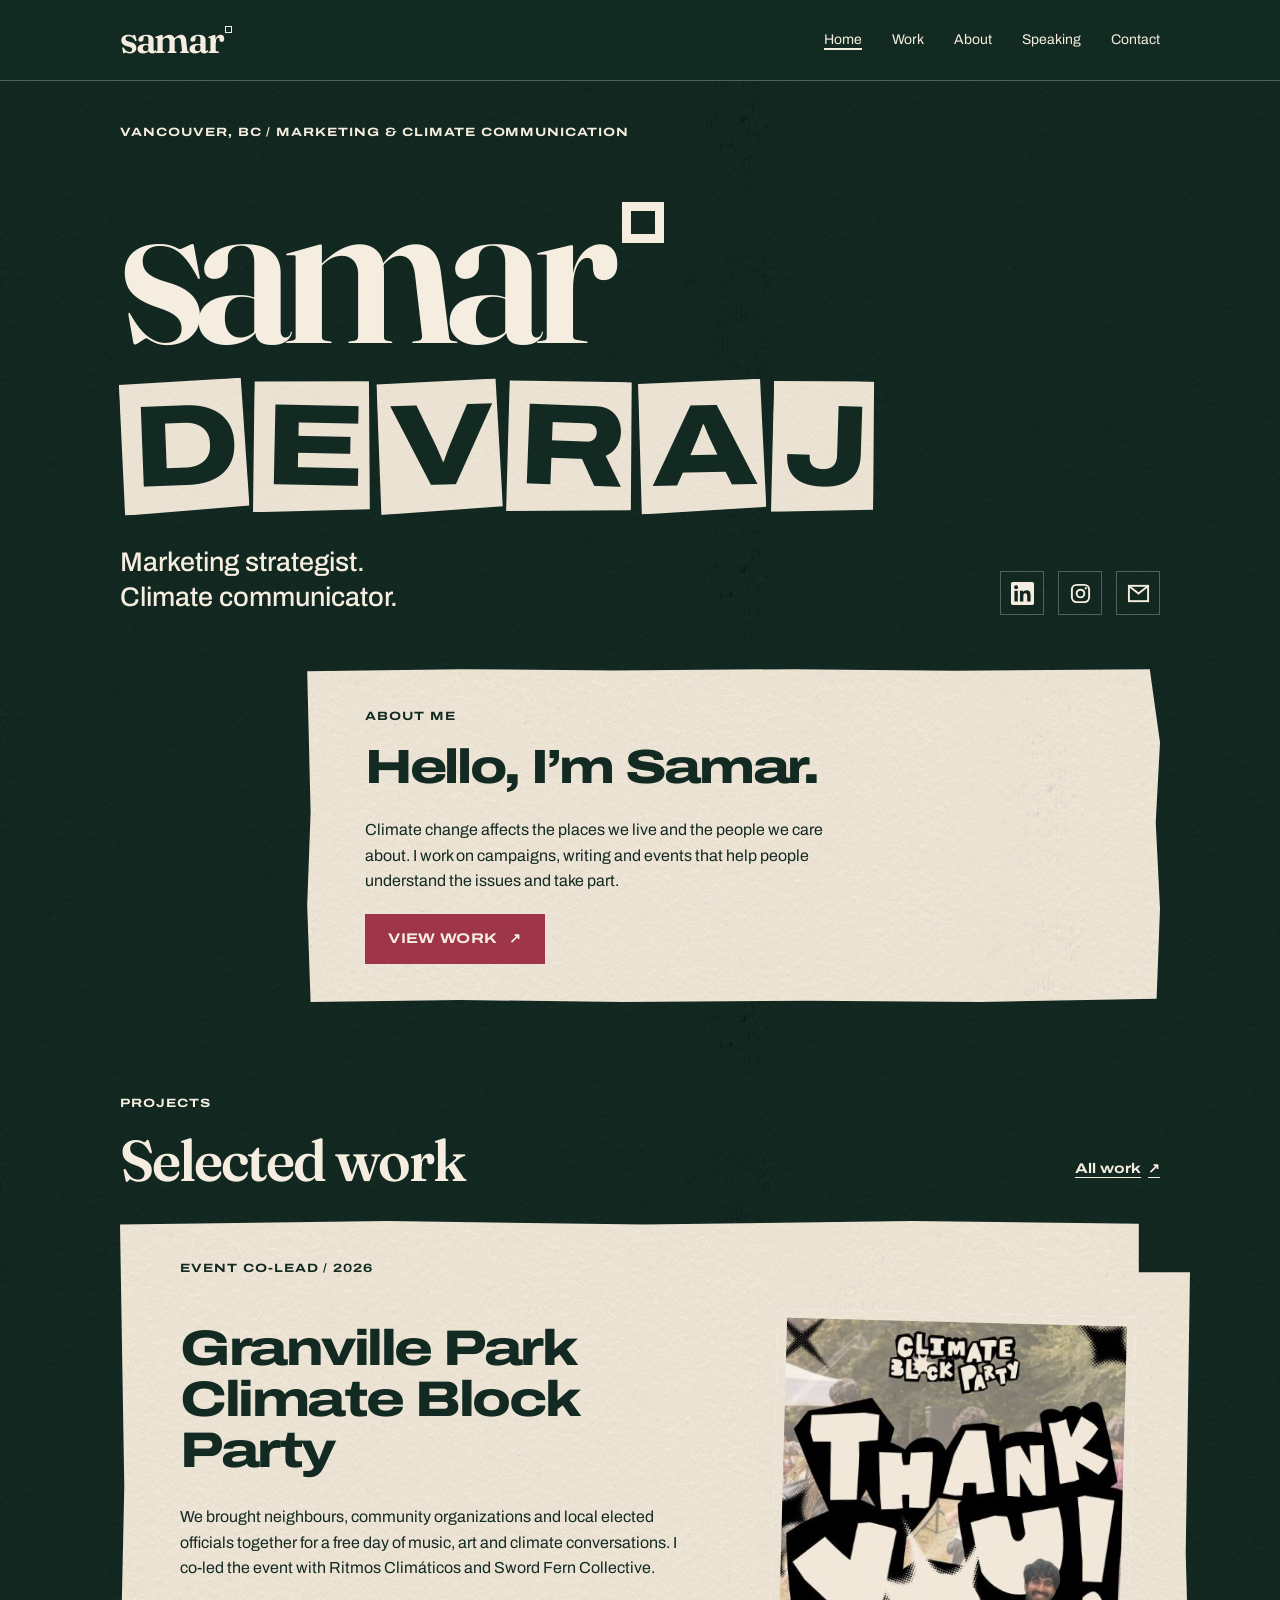
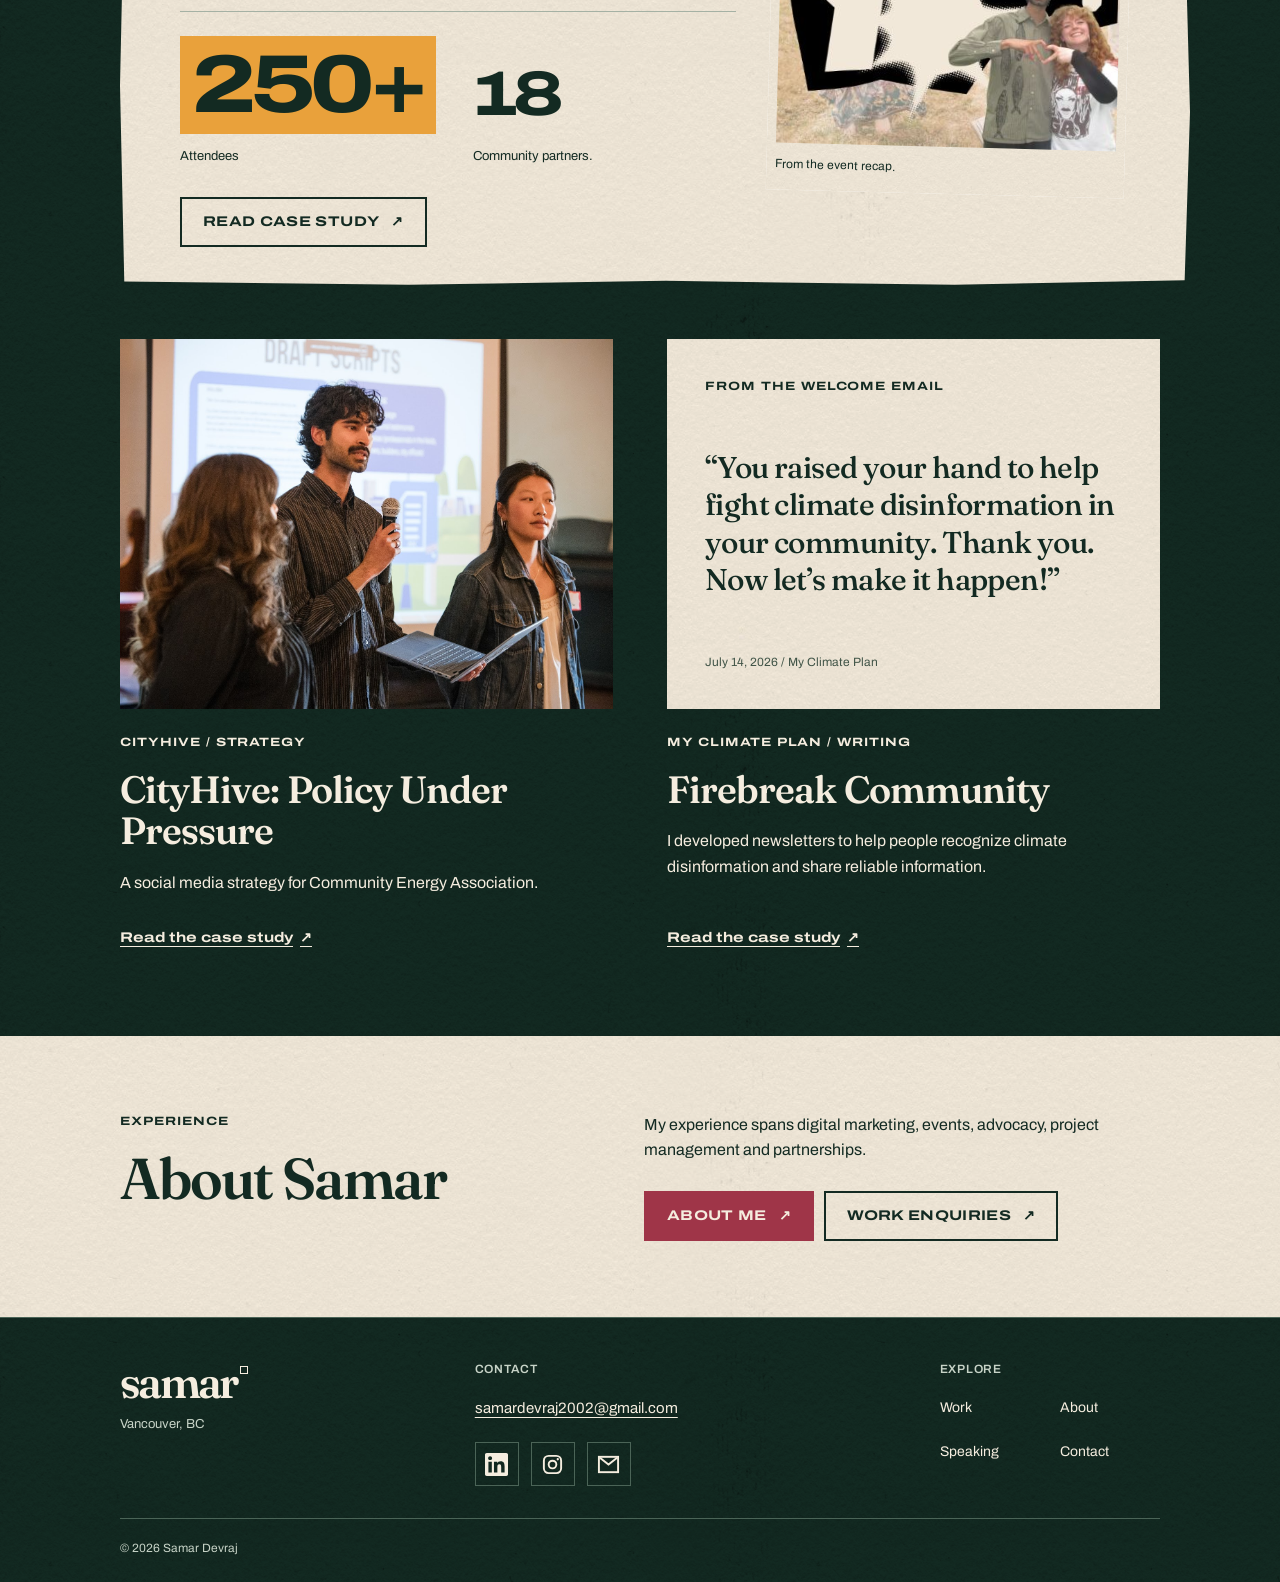
==== index.html @ 048ff2c1 "feat(portfolio): checkpoint current website Signed-off-by: Theodore Siemens-Rhodes <theodore.siemens" ====
<!DOCTYPE html>

<html lang="en"><head><meta charset="utf-8"/><meta content="width=device-width,initial-scale=1" name="viewport"/><meta content="#132A22" name="theme-color"/><title>Marketing strategist &amp; climate communicator — Samar Devraj</title><meta content="Samar Devraj is a Vancouver-based marketing strategist and climate communicator working across campaigns, writing, events and strategy." name="description"/><meta content="website" property="og:type"/><meta content="Marketing strategist &amp; climate communicator — Samar Devraj" property="og:title"/><meta content="Samar Devraj is a Vancouver-based marketing strategist and climate communicator working across campaigns, writing, events and strategy." property="og:description"/><link href="assets/favicon.svg" rel="icon" type="image/svg+xml"/><link href="https://fonts.googleapis.com" rel="preconnect"/><link crossorigin="" href="https://fonts.gstatic.com" rel="preconnect"/><link href="https://fonts.googleapis.com/css2?family=Archivo:wdth,wght@100,400;100,500;100,600;125,600;125,700;125,800&amp;family=Fraunces:opsz,wght@9..144,500;9..144,600&amp;display=swap" rel="stylesheet"/><link href="styles.css" rel="stylesheet"/><script defer="" src="script.js"></script></head><body class="page-index"><a class="skip-link" href="#main">Skip to content</a><header class="site-header"><div class="header-inner"><a aria-label="Samar Devraj, home" class="brand" href="index.html">samar<span aria-hidden="true" class="degree"></span></a><button aria-controls="site-nav" aria-expanded="false" class="menu-toggle" type="button">Menu <span aria-hidden="true" class="menu-icon"></span></button><nav aria-label="Main navigation" class="site-nav" id="site-nav"><a aria-current="page" href="index.html">Home</a><a href="work.html">Work</a><a href="about.html">About</a><a href="speaking.html">Speaking</a><a href="contact.html">Contact</a></nav></div></header><main id="main" tabindex="-1">
<section class="home-hero"><div class="container"><p class="eyebrow">Vancouver, BC / Marketing &amp; climate communication</p><h1 aria-label="Samar Devraj" class="wordmark"><span class="first-name">samar<span aria-hidden="true" class="degree"></span></span><span class="surname"><span style="--tilt:-2.2deg">D</span><span style="--tilt:1.2deg">E</span><span style="--tilt:-1.6deg">V</span><span style="--tilt:2.1deg">R</span><span style="--tilt:-1.1deg">A</span><span style="--tilt:1.8deg">J</span></span></h1><div class="hero-bottom"><p class="professional-role">Marketing strategist.<br/>Climate communicator.</p><div class="social-links"><a aria-label="LinkedIn" class="social-link" href="https://www.linkedin.com/in/samar-devraj/" rel="noopener" target="_blank" title="LinkedIn"><svg aria-hidden="true" focusable="false" height="24" viewbox="0 0 24 24" width="24"><path d="M20.447 20.452h-3.554v-5.569c0-1.328-.027-3.037-1.852-3.037-1.853 0-2.136 1.445-2.136 2.939v5.667H9.351V9h3.414v1.561h.046c.477-.9 1.637-1.85 3.37-1.85 3.601 0 4.267 2.37 4.267 5.455v6.286zM5.337 7.433c-1.144 0-2.063-.926-2.063-2.065 0-1.138.92-2.063 2.063-2.063 1.14 0 2.064.925 2.064 2.063 0 1.139-.925 2.065-2.064 2.065zm1.782 13.019H3.555V9h3.564v11.452zM22.225 0H1.771C.792 0 0 .774 0 1.729v20.542C0 23.227.792 24 1.771 24h20.451C23.2 24 24 23.227 24 22.271V1.729C24 .774 23.2 0 22.222 0h.003z" fill="currentColor"></path></svg></a><a aria-label="Instagram" class="social-link" href="https://www.instagram.com/hottest.samar.yet/" rel="noopener" target="_blank" title="Instagram"><svg aria-hidden="true" focusable="false" height="24" viewbox="0 0 24 24" width="24"><rect fill="none" height="18" rx="5" stroke="currentColor" stroke-width="2" width="18" x="3" y="3"></rect><circle cx="12" cy="12" fill="none" r="4" stroke="currentColor" stroke-width="2"></circle><circle cx="17.5" cy="6.5" fill="currentColor" r="1.2"></circle></svg></a><a aria-label="Email" class="social-link" href="mailto:samardevraj2002@gmail.com" title="Email"><svg aria-hidden="true" focusable="false" height="24" viewbox="0 0 24 24" width="24"><rect fill="none" height="16" stroke="currentColor" stroke-width="2" width="20" x="2" y="4"></rect><path d="m3 5 9 7 9-7" fill="none" stroke="currentColor" stroke-width="2"></path></svg></a></div></div></div></section>
<section class="positioning-section"><div class="container"><div class="positioning-sheet paper paper-piece"><p class="eyebrow">About me</p><h2 class="wide-title">Hello, I’m Samar.</h2><p>Climate change affects the places we live and the people we care about. I work on campaigns, writing and events that help people understand the issues and take part.</p><a class="button" href="work.html">View work <span aria-hidden="true">↗</span></a></div></div></section>
<section class="section"><div class="container"><div class="section-heading"><div><p class="eyebrow">Projects</p><h2 class="section-title">Selected work</h2></div><a class="text-link" href="work.html">All work <span aria-hidden="true">↗</span></a></div>
<article class="invitation paper open-corner paper-piece"><div class="invitation-copy"><div class="invitation-mast"><p class="eyebrow">Event co-lead / 2026</p></div><h3 class="invitation-title">Granville Park<br/>Climate Block Party</h3><p>We brought neighbours, community organizations and local elected officials together for a free day of music, art and climate conversations. I co-led the event with Ritmos Climáticos and Sword Fern Collective.</p><div class="result-row"><div><strong class="result">250+</strong><span>Attendees</span></div><div><strong class="partner-result">18</strong><span>Community partners.</span></div></div><a class="button secondary" href="work/block-party.html">Read case study <span aria-hidden="true">↗</span></a></div><figure class="featured-artifact"><img alt="The Block Party’s collage thank-you graphic, with photographs of organizers and attendees" height="500" loading="lazy" src="assets/block-party-recap.jpg" width="400"/><figcaption>From the event recap.</figcaption></figure></article>
<div class="selected-pair"><article class="selected-story"><img alt="Samar presenting a building-policy communications strategy with his CityHive teammates" class="selected-media" height="1067" loading="lazy" src="assets/cityhive.jpg" width="1600"/><p class="eyebrow">CityHive / Strategy</p><h3>CityHive: Policy Under Pressure</h3><p>A social media strategy for Community Energy Association.</p><a class="text-link" href="work/cityhive.html">Read the case study <span aria-hidden="true">↗</span></a></article><article class="selected-story letter-story"><blockquote class="selected-media selected-excerpt"><span class="eyebrow">From the welcome email</span><p>“You raised your hand to help fight climate disinformation in your community. Thank you. Now let’s make it happen!”</p><cite>July 14, 2026 / My Climate Plan</cite></blockquote><p class="eyebrow">My Climate Plan / Writing</p><h3>Firebreak Community</h3><p>I developed newsletters to help people recognize climate disinformation and share reliable information.</p><a class="text-link" href="work/firebreak.html">Read the case study <span aria-hidden="true">↗</span></a></article></div></div></section>
<section class="section paper"><div class="container about-teaser"><div><p class="eyebrow">Experience</p><h2 class="section-title">About Samar</h2></div><div><p>My experience spans digital marketing, events, advocacy, project management and partnerships.</p><a class="button" href="about.html">About me <span aria-hidden="true">↗</span></a><a class="button secondary" href="contact.html">Work enquiries <span aria-hidden="true">↗</span></a></div></div></section></main><footer class="site-footer">
<div class="container">
<div class="footer-top">
<div class="footer-identity">
<a aria-label="Samar Devraj, home" class="footer-brand" href="index.html">samar<span aria-hidden="true" class="degree"></span></a>
<p class="footer-location">Vancouver, BC</p>
</div>
<div class="footer-contact">
<p class="footer-label">Contact</p>
<a class="footer-email" href="mailto:samardevraj2002@gmail.com">samardevraj2002@gmail.com</a>
<div class="social-links">
<a aria-label="LinkedIn" class="social-link" href="https://www.linkedin.com/in/samar-devraj/" rel="noopener" target="_blank" title="LinkedIn">
<svg aria-hidden="true" focusable="false" height="24" viewbox="0 0 24 24" width="24"><path d="M20.447 20.452h-3.554v-5.569c0-1.328-.027-3.037-1.852-3.037-1.853 0-2.136 1.445-2.136 2.939v5.667H9.351V9h3.414v1.561h.046c.477-.9 1.637-1.85 3.37-1.85 3.601 0 4.267 2.37 4.267 5.455v6.286zM5.337 7.433c-1.144 0-2.063-.926-2.063-2.065 0-1.138.92-2.063 2.063-2.063 1.14 0 2.064.925 2.064 2.063 0 1.139-.925 2.065-2.064 2.065zm1.782 13.019H3.555V9h3.564v11.452zM22.225 0H1.771C.792 0 0 .774 0 1.729v20.542C0 23.227.792 24 1.771 24h20.451C23.2 24 24 23.227 24 22.271V1.729C24 .774 23.2 0 22.222 0h.003z" fill="currentColor"></path></svg>
</a>
<a aria-label="Instagram" class="social-link" href="https://www.instagram.com/hottest.samar.yet/" rel="noopener" target="_blank" title="Instagram">
<svg aria-hidden="true" focusable="false" height="24" viewbox="0 0 24 24" width="24"><rect fill="none" height="18" rx="5" stroke="currentColor" stroke-width="2" width="18" x="3" y="3"></rect><circle cx="12" cy="12" fill="none" r="4" stroke="currentColor" stroke-width="2"></circle><circle cx="17.5" cy="6.5" fill="currentColor" r="1.2"></circle></svg>
</a>
<a aria-label="Email" class="social-link" href="mailto:samardevraj2002@gmail.com" title="Email">
<svg aria-hidden="true" focusable="false" height="24" viewbox="0 0 24 24" width="24"><rect fill="none" height="16" stroke="currentColor" stroke-width="2" width="20" x="2" y="4"></rect><path d="m3 5 9 7 9-7" fill="none" stroke="currentColor" stroke-width="2"></path></svg>
</a>
</div>
</div>
<nav aria-label="Footer navigation" class="footer-navigation">
<p class="footer-label">Explore</p>
<div class="footer-links">
<a href="work.html">Work</a>
<a href="about.html">About</a>
<a href="speaking.html">Speaking</a>
<a href="contact.html">Contact</a>
</div>
</nav>
</div>
<div class="footer-bottom">© <span data-year="">2026</span> Samar Devraj</div>
</div>
</footer></body></html>
---- styles.css ----
:root {
  --deep: #132A22;
  --pine: #1F4034;
  --bone: #F5EDDF;
  --soft: #C7D3C7;
  --brick: #9F3548;
  --brick-hover: #7F293B;
  --sun: #E9A13B;
  --rule: #4B6457;
  --paper-rule: #A5B1A4;
  --serif: "Fraunces", Georgia, serif;
  --sans: "Archivo", Arial, sans-serif;
}
* { box-sizing: border-box; }
html { scroll-behavior: smooth; }
body { position: relative; isolation: isolate; margin: 0; background: var(--deep); color: var(--bone); font: 400 16px/1.6 var(--sans); }
body::before { content: ''; position: absolute; inset: 0; z-index: -1; background: url("assets/pine-paper-ink.png") repeat; background-size: 768px; opacity: .44; pointer-events: none; }
a { color: inherit; text-underline-offset: .25em; }
a:hover { text-decoration-thickness: 2px; }
button, input, textarea, select { font: inherit; }
button, a, input, textarea, select { -webkit-tap-highlight-color: transparent; }
:focus-visible { outline: 3px solid var(--sun); outline-offset: 5px; }
.paper :focus-visible { outline-color: var(--deep); }
input:focus-visible, textarea:focus-visible, select:focus-visible { outline-color: var(--deep); outline-offset: -5px; }
main:focus { outline: none; }
img { max-width: 100%; height: auto; display: block; }
figure { margin: 0; }
figcaption { margin-top: 12px; color: var(--soft); font-size: 12px; }
p { margin: 0 0 20px; }
h1, h2, h3 { margin: 0; font-weight: 600; }
.container { max-width: 1160px; margin: auto; padding: 0 clamp(22px, 5vw, 60px); }
.narrow { max-width: 780px; }
.section { padding: 76px 0; }
.section.compact { padding-top: 24px; }
.paper { background: var(--bone) url("assets/paper.jpg") repeat; background-size: 768px; background-blend-mode: multiply; color: var(--deep); }
.paper-piece { clip-path: polygon(0 .6%, 18% 0, 36% .4%, 57% 0, 76% .5%, 98.8% 0, 100% 22%, 99.5% 46%, 100% 72%, 99.6% 99%, 79% 100%, 59% 99.6%, 37% 100%, 18% 99.4%, .4% 100%, 0 71%, .4% 43%); }
.paper-piece.open-corner { clip-path: polygon(0 .5%, 25% 0, 49% .5%, 74% 0, calc(100% - var(--cut)) .4%, calc(100% - var(--cut)) var(--cut), 100% var(--cut), 99.6% 50%, 100% 74%, 99.5% 99.3%, 78% 100%, 51% 99.4%, 27% 100%, .4% 99.5%, 0 70%, .4% 40%); }
.paper .quiet { color: #405447; }
.quiet, .context-note { color: var(--soft); font-size: 13px; }
.context-note { line-height: 1.65; }
.eyebrow { font: 700 12px/1.5 var(--sans); font-stretch: 125%; text-transform: uppercase; letter-spacing: .08em; margin-bottom: 18px; }
.section-title { font: 600 clamp(32px, 4.5vw, 58px)/1.06 var(--serif); letter-spacing: -.035em; margin-bottom: 24px; }
.degree { display: inline-block; width: .19em; height: .19em; min-width: 7px; min-height: 7px; border: max(1.5px, .045em) solid currentColor; vertical-align: top; margin: .13em 0 0 .07em; }
.open-corner { --cut: clamp(28px, 4vw, 54px); clip-path: polygon(0 0, calc(100% - var(--cut)) 0, calc(100% - var(--cut)) var(--cut), 100% var(--cut), 100% 100%, 0 100%); }
.skip-link { position: fixed; left: 20px; top: -90px; z-index: 100; background: var(--bone); color: var(--deep); padding: 12px 20px; }
.skip-link:focus { top: 14px; outline-color: var(--deep); }
.site-header { position: sticky; top: 0; z-index: 30; background: var(--deep); border-bottom: 1px solid var(--rule); }
.header-inner { position: relative; max-width: 1160px; padding: 18px clamp(22px, 5vw, 60px); margin: auto; display: flex; align-items: center; justify-content: space-between; gap: 30px; }
.brand, .footer-brand { font: 600 38px/1 var(--serif); letter-spacing: -.06em; text-decoration: none; white-space: nowrap; }
.site-nav { display: flex; align-items: center; gap: 30px; }
.site-nav a { min-height: 44px; display: inline-flex; align-items: center; font-size: 14px; text-decoration: none; }
.site-nav a[aria-current], .site-nav a.is-section { text-decoration: underline; text-decoration-thickness: 2px; }
.menu-toggle { display: none; background: none; color: var(--bone); border: 1px solid var(--rule); min-height: 44px; padding: 8px 12px; font-size: 14px; align-items: center; gap: 10px; cursor: pointer; }
.menu-icon { position: relative; display: block; width: 16px; height: 12px; border-top: 2px solid currentColor; border-bottom: 2px solid currentColor; }
.menu-icon::after { content: ""; position: absolute; left: 0; right: 0; top: 3px; border-top: 2px solid currentColor; }
.button { min-height: 48px; display: inline-flex; align-items: center; justify-content: center; gap: 12px; padding: 14px 21px; background: var(--brick); color: var(--bone); border: 2px solid var(--brick); text-decoration: none; font: 700 14px/1.3 var(--sans); font-stretch: 125%; text-transform: uppercase; letter-spacing: .025em; cursor: pointer; }
.button.secondary { background: transparent; color: inherit; border-color: currentColor; }
.button:not(.secondary):hover { background: var(--brick-hover); border-color: var(--brick-hover); color: var(--bone); }
.button.secondary:hover { background: var(--bone); border-color: var(--bone); color: var(--deep); }
.paper .button.secondary:hover { background: var(--deep); border-color: var(--deep); color: var(--bone); }
.button:disabled { opacity: .65; cursor: wait; }
.text-link { min-height: 44px; display: inline-flex; align-items: center; gap: 7px; font: 700 14px/1.4 var(--sans); font-stretch: 125%; }
.evidence-links { display: flex; flex-wrap: wrap; gap: 6px 22px; margin: 12px 0 10px; }
.home-hero { padding: 42px 0 54px; }
.wordmark { line-height: 1; margin: 32px 0; }
.first-name { display: block; font: 600 clamp(90px, 19vw, 220px)/.83 var(--serif); letter-spacing: -.055em; }
.surname { display: flex; gap: .045em; width: fit-content; font: 800 clamp(35px, 10vw, 116px)/1 var(--sans); font-stretch: 125%; letter-spacing: -.055em; margin-top: 24px; }
.surname > span { display: block; padding: .07em .11em .08em; background: var(--bone) url("assets/paper.jpg"); background-size: 500px; background-blend-mode: multiply; color: var(--deep); transform: rotate(var(--tilt)); clip-path: polygon(1% 2%, 97% 0, 100% 96%, 2% 100%); }
.hero-bottom { display: grid; grid-template-columns: 1fr 1fr; gap: 50px; align-items: end; }
.professional-role { font: 500 clamp(20px, 2.5vw, 27px)/1.3 var(--sans); margin-bottom: 0; }
.personal-line { font: 500 clamp(21px, 2.7vw, 31px)/1.18 var(--serif); border-left: 3px solid var(--bone); padding-left: 22px; margin-bottom: 0; }
.positioning-section { padding: 0 0 16px; }
.positioning-sheet { margin-left: 18%; padding: 38px clamp(25px, 5vw, 58px); }
.positioning-sheet p:not(.eyebrow) { max-width: 53ch; }
.wide-title { font: 800 clamp(27px, 4vw, 48px)/1.04 var(--sans); font-stretch: 125%; letter-spacing: -.05em; margin-bottom: 24px; }
.section-heading { display: flex; justify-content: space-between; gap: 35px; align-items: end; margin-bottom: 30px; }
.section-heading .section-title { margin-bottom: 0; }
.invitation { padding: 38px clamp(28px, 5vw, 60px); margin-left: 0; margin-right: -30px; }
.invitation { display: grid; grid-template-columns: minmax(0, 1.4fr) minmax(0, .9fr); gap: 36px; align-items: center; }
.invitation-copy { min-width: 0; }
.invitation-copy > p { max-width: 57ch; }
.featured-artifact { padding: 9px 9px 16px; background: var(--bone) url("assets/paper.jpg"); background-size: 600px; background-blend-mode: multiply; transform: rotate(1.5deg); }
.featured-artifact img { width: 100%; }
.featured-artifact figcaption { color: var(--deep); }
.invitation-copy .invitation-title { font-size: clamp(30px, 4.2vw, 50px); }
.invitation-mast { display: flex; align-items: start; justify-content: space-between; gap: 30px; padding-right: var(--cut); }
.invitation-mast .eyebrow { max-width: 38ch; }
.small-wordmark { font: 600 28px/1 var(--serif); letter-spacing: -.055em; white-space: nowrap; }
.invitation-title { font: 800 clamp(35px, 5.7vw, 68px)/1.02 var(--sans); font-stretch: 125%; letter-spacing: -.05em; margin: 28px 0; }
.invitation > p { max-width: 57ch; }
.result-row { display: grid; grid-template-columns: 1fr 1fr; gap: 30px; align-items: end; max-width: 600px; border-top: 1px solid var(--paper-rule); padding-top: 24px; margin: 30px 0; }
.result-row strong { display: inline-block; font: 800 clamp(48px, 7vw, 82px)/1 var(--sans); font-stretch: 125%; letter-spacing: -.065em; }
.result { background: var(--sun); color: var(--deep); padding: 8px 12px; }
.result-row .partner-result { font-size: clamp(40px, 5vw, 63px); padding-bottom: 8px; }
.result-row span { display: block; margin-top: 12px; font-size: 13px; }
.selected-pair { display: grid; grid-template-columns: repeat(2, minmax(0, 1fr)); gap: 54px; padding-top: 54px; }
.selected-story { display: flex; flex-direction: column; min-width: 0; }
.selected-media { width: 100%; aspect-ratio: 4/3; margin: 0 0 24px; }
.selected-story img { object-fit: cover; object-position: 42% 40%; }
.selected-story h3 { font: 600 clamp(27px, 3vw, 38px)/1.1 var(--serif); letter-spacing: -.025em; margin-bottom: 18px; }
.selected-story > .text-link { align-self: flex-start; margin-top: auto; }
.selected-excerpt { display: flex; flex-direction: column; justify-content: space-between; gap: 18px; padding: clamp(24px, 3.2vw, 38px); background: var(--bone) url("assets/paper.jpg") repeat; background-size: 768px; background-blend-mode: multiply; color: var(--deep); }
.selected-excerpt .eyebrow { margin: 0; }
.selected-excerpt p { margin: 0; font: 500 clamp(22px, 2.5vw, 30px)/1.25 var(--serif); letter-spacing: -.02em; }
.selected-excerpt cite { font: 400 12px/1.5 var(--sans); color: #405447; margin-top: 0; }
.letter-signature { display: block; font: 500 19px/1.4 var(--serif); margin-top: 44px; color: var(--soft); }
.about-teaser { display: grid; grid-template-columns: 1fr 1.1fr; gap: 55px; }
.about-teaser .button { margin: 8px 10px 0 0; }
.page-intro { padding: 54px 0 30px; }
.page-title { font: 800 clamp(36px, 7.5vw, 94px)/1.05 var(--sans); font-stretch: 125%; letter-spacing: -.055em; margin: 12px 0 25px; overflow-wrap: anywhere; }
.page-title { display: table; max-width: 100%; padding: .11em .16em .14em; background: var(--bone) url("assets/paper.jpg"); background-size: 600px; background-blend-mode: multiply; color: var(--deep); transform: rotate(-.65deg); clip-path: polygon(0 3%, 38% 0, 69% 2%, 99% 0, 100% 95%, 63% 100%, 31% 97%, 1% 100%); }
.page-dek { max-width: 58ch; font-size: clamp(18px, 2vw, 22px); line-height: 1.5; margin-bottom: 0; }
.breadcrumb { display: flex; flex-wrap: wrap; gap: 10px; font-size: 13px; margin-bottom: 28px; }
.breadcrumb a { min-height: 32px; display: inline-flex; align-items: center; }
.breadcrumb span { display: inline-flex; align-items: center; }
.category-list { border-top: 1px solid var(--rule); }
.category-row { display: grid; grid-template-columns: 90px 1fr 40px; gap: 22px; align-items: center; padding: 30px 0; text-decoration: none; border-bottom: 1px solid var(--rule); }
.category-format { font: 700 12px/1.4 var(--sans); font-stretch: 125%; text-transform: uppercase; }
.category-row strong { display: block; font: 800 clamp(24px, 3.5vw, 39px)/1.1 var(--sans); font-stretch: 125%; letter-spacing: -.035em; margin-bottom: 8px; }
.category-description { display: block; color: var(--soft); font-size: 16px; }
.category-arrow { font-size: 28px; }
.category-row:hover strong { text-decoration: underline; text-underline-offset: .15em; }
.case-index { display: grid; grid-template-columns: repeat(3,1fr); gap: 30px; margin-top: 34px; }
.case-index > a { display: block; padding-top: 24px; border-top: 2px solid var(--deep); text-decoration: none; }
.case-index h3 { font: 600 30px/1.12 var(--serif); letter-spacing: -.025em; margin-bottom: 20px; }
.case-index > a:hover h3 { text-decoration: underline; text-underline-offset: .15em; }
.category-nav { display: flex; flex-wrap: wrap; gap: 15px 25px; border-bottom: 1px solid var(--rule); padding-bottom: 24px; margin-bottom: 10px; }
.category-nav a { display: inline-flex; align-items: center; min-height: 44px; font-size: 14px; }
.category-nav a[aria-current] { font-weight: 700; text-decoration-thickness: 2px; }
.ledger-entry { display: grid; grid-template-columns: 1fr 1.45fr; gap: 50px; padding: 40px 0; border-bottom: 1px solid var(--rule); }
.ledger-entry h2 { font: 600 clamp(26px, 3vw, 35px)/1.1 var(--serif); letter-spacing: -.025em; }
.ledger-entry .eyebrow { color: var(--soft); }
.ledger-entry .button { margin-top: 14px; }
.lead-entry { margin: 24px 0 0; padding: 40px 34px; gap: 40px; border: 0; }
.lead-entry .eyebrow { color: #405447; padding-right: 25px; }
.project-jump { display: flex; flex-wrap: wrap; gap: 4px 20px; padding: 15px 0; border-bottom: 1px solid var(--rule); }
.project-jump a { display: inline-flex; align-items: center; min-height: 44px; font-size: 13px; }
.ledger-entry[id] { scroll-margin-top: 105px; }
.campaign-quote { font: 800 clamp(26px,3vw,39px)/1.08 var(--sans); font-stretch: 125%; letter-spacing: -.04em; }
.campaign-quote cite { color: #405447; }
.more-samples summary { display: flex; gap: 10px; align-items: center; min-height: 44px; cursor: pointer; font-size: 14px; text-decoration: underline; text-underline-offset: .25em; }
.more-samples summary::before { content: '+'; font-size: 21px; }
.more-samples[open] summary::before { content: '−'; }
.more-samples .evidence-links { margin-top: 0; }
.local-story { margin-top: 10px; }
[hidden] { display: none !important; }
.case-contact { grid-column: 1/-1; padding-top: 25px; border-top: 1px solid var(--paper-rule); }
.case-specimen { padding: 32px; margin: 30px 0; }
.case-specimen .specimen-label { display: block; padding-right: 34px; margin-bottom: 25px; }
.case-specimen cite { color: #405447; }
.series-list.case-specimen { list-style-position: inside; padding-top: 45px; }
.series-list.case-specimen li { border-color: var(--paper-rule); }
.outcome-grid .result { width: fit-content; }
.related-links { display: flex; flex-wrap: wrap; gap: 20px 40px; }
.related-links a { min-height: 44px; display: inline-flex; align-items: center; gap: 20px; font: 700 19px/1.3 var(--sans); font-stretch: 125%; }
.bio-layout { display: grid; grid-template-columns: .9fr 1.3fr; gap: 56px; align-items: start; }
.portrait { width: 100%; aspect-ratio: 3/4; object-fit: cover; }
.bio-layout figure { background: var(--bone) url("assets/paper.jpg"); background-size: 700px; background-blend-mode: multiply; padding: 14px 14px 20px; transform: rotate(-1.3deg); }
.bio-layout figcaption { color: var(--deep); }
.bio-copy p { max-width: 55ch; }
.bio-signoff { font: 500 27px/1.2 var(--serif); margin: 30px 0; }
.approach-list { margin: 35px 0 0; }
.approach-list > div { display: grid; grid-template-columns: 1fr 2fr; gap: 32px; padding: 25px 0; border-top: 1px solid var(--paper-rule); }
.approach-list dt { font: 700 21px/1.4 var(--sans); font-stretch: 125%; }
.approach-list dd { margin: 0; max-width: 58ch; }
.recognition-grid { display: grid; grid-template-columns: repeat(3,1fr); gap: 32px; }
.recognition-grid article { border-top: 1px solid var(--rule); padding-top: 25px; }
.recognition-grid h2 { font: 600 30px/1.15 var(--serif); margin-bottom: 20px; }
.participation-list { list-style: none; padding: 0; margin: 0; }
.page-speaking .section.compact { padding-bottom: 24px; }
.page-speaking .section.compact + .section { padding-top: 24px; }
.speaking-enquiries { margin-top: 32px; padding-top: 24px; border-top: 1px solid var(--paper-rule); }
.speaking-enquiries p { max-width: 50ch; margin-bottom: 18px; }
.participation-list li { display: flex; gap: 25px; justify-content: space-between; padding: 24px 0; border-top: 1px solid var(--rule); }
.paper .participation-list li { border-color: var(--paper-rule); }
.participation-list h3 { font: 600 23px/1.25 var(--serif); margin-bottom: 8px; }
.participation-list p { margin-bottom: 0; font-size: 15px; }
.participation-list li > span { font-size: 13px; }
.contact-layout { display: grid; grid-template-columns: minmax(0, .85fr) minmax(0, 1.25fr); gap: 40px; padding: clamp(22px, 4vw, 40px); }
.contact-details { min-width: 0; padding-right: 32px; border-right: 1px solid var(--paper-rule); }
.contact-label { font-size: 15px; margin-bottom: 9px; }
.contact-email { display: inline-flex; align-items: center; min-height: 48px; font: 500 clamp(18px, 1.8vw, 22px)/1.45 var(--sans); overflow-wrap: anywhere; }
.contact-profiles { display: grid; margin-top: 26px; }
.contact-profiles a { display: flex; align-items: center; justify-content: space-between; gap: 12px; min-height: 52px; border-top: 1px solid var(--paper-rule); text-decoration: none; }
.contact-profiles a:last-child { border-bottom: 1px solid var(--paper-rule); }
.contact-profiles a:hover { text-decoration: underline; }
.contact-location { margin: 26px 0 0; color: #405447; font-size: 14px; }
.contact-form { min-width: 0; }
.contact-name-email { display: grid; grid-template-columns: 1fr; gap: 0; }
.contact-form .field input, .contact-form .field select, .contact-form .field textarea { border: 1px solid var(--rule); background: rgba(255,255,255,.35); }
.contact-form .form-status { min-height: 0; margin: 0; overflow-wrap: anywhere; }
.contact-form .form-status:not(:empty) { margin-top: 18px; }
.contact-form noscript p { margin: 18px 0 0; overflow-wrap: anywhere; }
.field { margin-bottom: 24px; }
#contact-fields { border: 0; padding: 0; margin: 0; min-width: 0; }
.campaign-preview { width: min(100%, 230px); margin: 24px 0; }
.campaign-preview img { width: 100%; }
.campaign-preview figcaption { color: #405447; }
.field label { display: block; font-size: 15px; margin-bottom: 9px; }
.field input, .field select, .field textarea { display: block; width: 100%; min-height: 48px; padding: 12px 14px; background: var(--bone); color: var(--deep); border: 2px solid var(--bone); border-radius: 0; }
.field textarea { resize: vertical; min-height: 160px; }
.honeypot { display: none; }
.form-status { min-height: 26px; font-size: 15px; margin-top: 18px; }
.case-hero { padding: 40px 0 35px; }
.case-title { font: 600 clamp(39px, 6vw, 78px)/1.04 var(--serif); letter-spacing: -.04em; margin: 15px 0 24px; }
.case-layout { display: grid; grid-template-columns: .7fr 1.7fr; gap: 70px; }
.case-facts > div { border-top: 1px solid var(--rule); padding: 16px 0; }
.case-facts span { display: block; color: var(--soft); font-size: 12px; margin-bottom: 7px; }
.case-facts strong { font-size: 15px; font-weight: 500; }
.case-artifact { margin-top: 28px; grid-column: 1/-1; max-width: 400px; }
.case-artifact img { width: 100%; }
.case-artifact img { transform: rotate(1.4deg); border: 8px solid var(--bone); }
.writing-specimen, .research-specimen { border-top: 1px solid var(--paper-rule); margin-top: 24px; padding-top: 20px; }
.writing-specimen blockquote { font-size: clamp(24px, 3vw, 34px); margin: 20px 0; }
.research-specimen blockquote { font: 700 clamp(24px, 3vw, 34px)/1.2 var(--sans); font-stretch: 125%; letter-spacing: -.03em; margin: 20px 0; }
.case-section { padding: 0 0 35px; }
.case-section + .case-section { padding-top: 26px; border-top: 1px solid var(--rule); }
.case-section h2 { font: 600 32px/1.15 var(--serif); margin: 0 0 20px; }
.case-section p { max-width: 62ch; }
blockquote { margin: 26px 0; font: 500 clamp(25px, 3vw, 36px)/1.2 var(--serif); letter-spacing: -.02em; }
blockquote cite { display: block; font: 400 12px/1.6 var(--sans); color: var(--soft); margin-top: 18px; letter-spacing: 0; }
.outcome-grid { display: grid; grid-template-columns: repeat(3,1fr); gap: 25px; margin: 28px 0; }
.outcome-grid strong { display: block; font: 800 clamp(29px, 3.5vw, 46px)/1.1 var(--sans); font-stretch: 125%; letter-spacing: -.055em; }
.outcome-grid span { display: block; font-size: 13px; margin-top: 12px; }
.growth { display: grid; grid-template-columns: 1fr 25px 1fr; gap: 25px; align-items: center; margin: 28px 0; }
.growth strong { font: 800 clamp(28px, 3.5vw, 46px)/1 var(--sans); font-stretch: 125%; letter-spacing: -.055em; }
.growth div span { display: block; font-size: 13px; margin-top: 14px; }
.case-image { margin: 0 0 50px; }
.case-image img { width: 100%; aspect-ratio: 3/2; object-fit: cover; }
.series-list { margin: 25px 0; padding-left: 26px; }
.series-list li { padding: 10px 0 10px 6px; border-top: 1px solid var(--rule); }
.case-next { display: grid; grid-template-columns: 1fr 1fr; gap: 30px; }
.social-links { display: flex; gap: 14px; align-items: center; flex-wrap: wrap; }
.social-link { display: inline-flex; align-items: center; justify-content: center; width: 44px; height: 44px; border: 1px solid var(--rule); color: inherit; }
.social-link svg { display: block; flex: none; width: 23px; height: 23px; margin: 0; }
.social-link:hover { background: var(--bone); color: var(--deep); border-color: var(--bone); }
.paper .social-link { border-color: var(--paper-rule); }
.paper .social-link:hover { background: var(--brick-hover); border-color: var(--brick-hover); color: var(--bone); }
.hero-bottom .social-links { justify-content: flex-end; }
@media (max-width: 760px) {
  .header-inner { flex-wrap: wrap; gap: 20px; padding-top: 16px; padding-bottom: 16px; }
  .site-nav { flex-basis: 100%; justify-content: space-between; gap: 12px; }
  html.js .menu-toggle { display: inline-flex; }
  html.js .site-nav { position: absolute; top: 100%; left: 0; right: 0; padding: 0 22px; display: block; background: var(--deep); max-height: 0; opacity: 0; visibility: hidden; overflow: hidden; transition: max-height .22s ease, opacity .18s ease, visibility .22s; }
  html.js .site-nav.is-open { max-height: 320px; opacity: 1; visibility: visible; border-bottom: 1px solid var(--rule); padding-bottom: 16px; }
  html.js .site-nav a { display: flex; min-height: 52px; padding: 14px 0; border-top: 1px solid var(--rule); }
  .section { padding: 50px 0; }
  .home-hero { padding: 30px 0 38px; }
  .hero-bottom, .selected-pair, .about-teaser, .bio-layout, .recognition-grid, .contact-layout, .case-layout { grid-template-columns: 1fr; gap: 30px; }
  .contact-layout { gap: 28px; }
  .contact-details { padding: 0 0 28px; border-right: 0; border-bottom: 1px solid var(--paper-rule); }
  .contact-email { font-size: 18px; }
  .contact-profiles { grid-template-columns: repeat(2, minmax(0, 1fr)); gap: 24px; margin-top: 16px; }
  .contact-profiles a { border-bottom: 1px solid var(--paper-rule); }
  .contact-location { margin-top: 18px; }
  .contact-name-email { grid-template-columns: 1fr; gap: 0; }
  .hero-bottom { gap: 24px; }
  .hero-bottom .social-links { justify-content: flex-start; }
  .personal-line { max-width: 28ch; }
  .positioning-sheet { margin-left: 0; padding: 27px 24px; }
  .wide-title { font-size: clamp(23px, 5.8vw, 40px); }
  .section-heading { display: block; }
  .section-heading .text-link { margin-top: 18px; }
  .invitation { margin-right: 0; padding: 27px 24px; }
  .invitation { grid-template-columns: 1fr; gap: 32px; }
  .featured-artifact { width: min(100%, 350px); justify-self: center; margin: 0 4px 8px; }
  .invitation-copy .invitation-title { font-size: clamp(26px, 6.7vw, 48px); }
  .invitation-mast { display: block; }
  .invitation-title { font-size: clamp(26px, 6.7vw, 48px); }
  .small-wordmark { display: block; margin-top: 12px; }
  .result-row { gap: 18px; }
  .result-row strong { font-size: clamp(43px, 12vw, 76px); }
  .result-row .partner-result { font-size: 43px; }
  .selected-pair { padding-top: 38px; }
  .selected-story img { max-height: 390px; }
  .selected-excerpt { aspect-ratio: auto; min-height: 260px; padding: 24px; }
  .letter-signature { margin-top: 28px; }
  .page-intro { padding-top: 34px; }
  .page-title { font-size: clamp(30px, 7.5vw, 56px); }
  .category-row { grid-template-columns: 1fr 30px; gap: 12px; padding: 25px 0; }
  .category-format { grid-column: 1/-1; }
  .category-description { max-width: 40ch; }
  .case-index { grid-template-columns: 1fr; gap: 24px; }
  .case-index > a { padding: 22px 0 8px; }
  .ledger-entry { grid-template-columns: 1fr; gap: 20px; padding: 30px 0; }
  .ledger-entry .eyebrow { margin-bottom: 10px; }
  .lead-entry { padding: 32px 23px; }
  .case-specimen { padding: 28px 23px; }
  .bio-layout figure { max-width: 460px; }
  .approach-list > div { grid-template-columns: 1fr; gap: 12px; }
  .case-facts { display: grid; grid-template-columns: 1fr 1fr; gap: 15px 22px; }
  .case-facts > div { padding-bottom: 5px; }
  .case-section h2 { font-size: 28px; }
  .outcome-grid { gap: 14px; }
  .outcome-grid strong { font-size: clamp(25px, 6.2vw, 40px); }
  .growth { grid-template-columns: 1fr; gap: 18px; }
  .growth > span { transform: rotate(90deg); justify-self: start; font-size: 23px; }
  .case-next { grid-template-columns: 1fr; gap: 32px; }
}
@media (prefers-reduced-motion: reduce) {
  html { scroll-behavior: auto; }
  *, *::before, *::after { transition: none !important; }
}

.site-footer { border-top: 1px solid var(--rule); padding: 42px 0 24px; }
.site-footer .footer-top { display: grid; grid-template-columns: minmax(145px, 1fr) minmax(0, 1.35fr) minmax(150px, .7fr); align-items: start; gap: 40px; padding-bottom: 32px; }
.site-footer .footer-top > * { min-width: 0; }
.site-footer .footer-brand { display: inline-flex; align-items: flex-start; min-width: 44px; min-height: 44px; font-size: 44px; margin-bottom: 10px; }
.site-footer .footer-location { margin: 0; color: var(--soft); font-size: 13px; }
.site-footer .footer-label { margin: 0 0 8px; color: var(--soft); font: 600 12px/1.5 var(--sans); letter-spacing: .06em; text-transform: uppercase; }
.site-footer .footer-email { display: flex; align-items: center; min-height: 44px; width: fit-content; max-width: 100%; margin: 0 0 12px; font-size: 15px; line-height: 1.5; overflow-wrap: anywhere; }
.site-footer .social-links { margin: 0; gap: 12px; }
.site-footer .social-link { flex: 0 0 44px; }
.site-footer .footer-links { display: grid; grid-template-columns: repeat(2, minmax(44px, 1fr)); gap: 0 20px; }
.site-footer .footer-links a { display: flex; align-items: center; min-width: 44px; min-height: 44px; font-size: 14px; text-decoration: none; }
.site-footer .footer-links a:hover { text-decoration: underline; }
.site-footer .footer-bottom { display: block; margin: 0; border-top: 1px solid var(--rule); padding-top: 20px; color: var(--soft); font-size: 12px; }
@media (max-width: 700px) {
  .site-footer { padding-top: 32px; }
  .site-footer .footer-top { grid-template-columns: 1fr; gap: 28px; padding-bottom: 28px; }
  .site-footer .footer-links { max-width: 320px; }
}
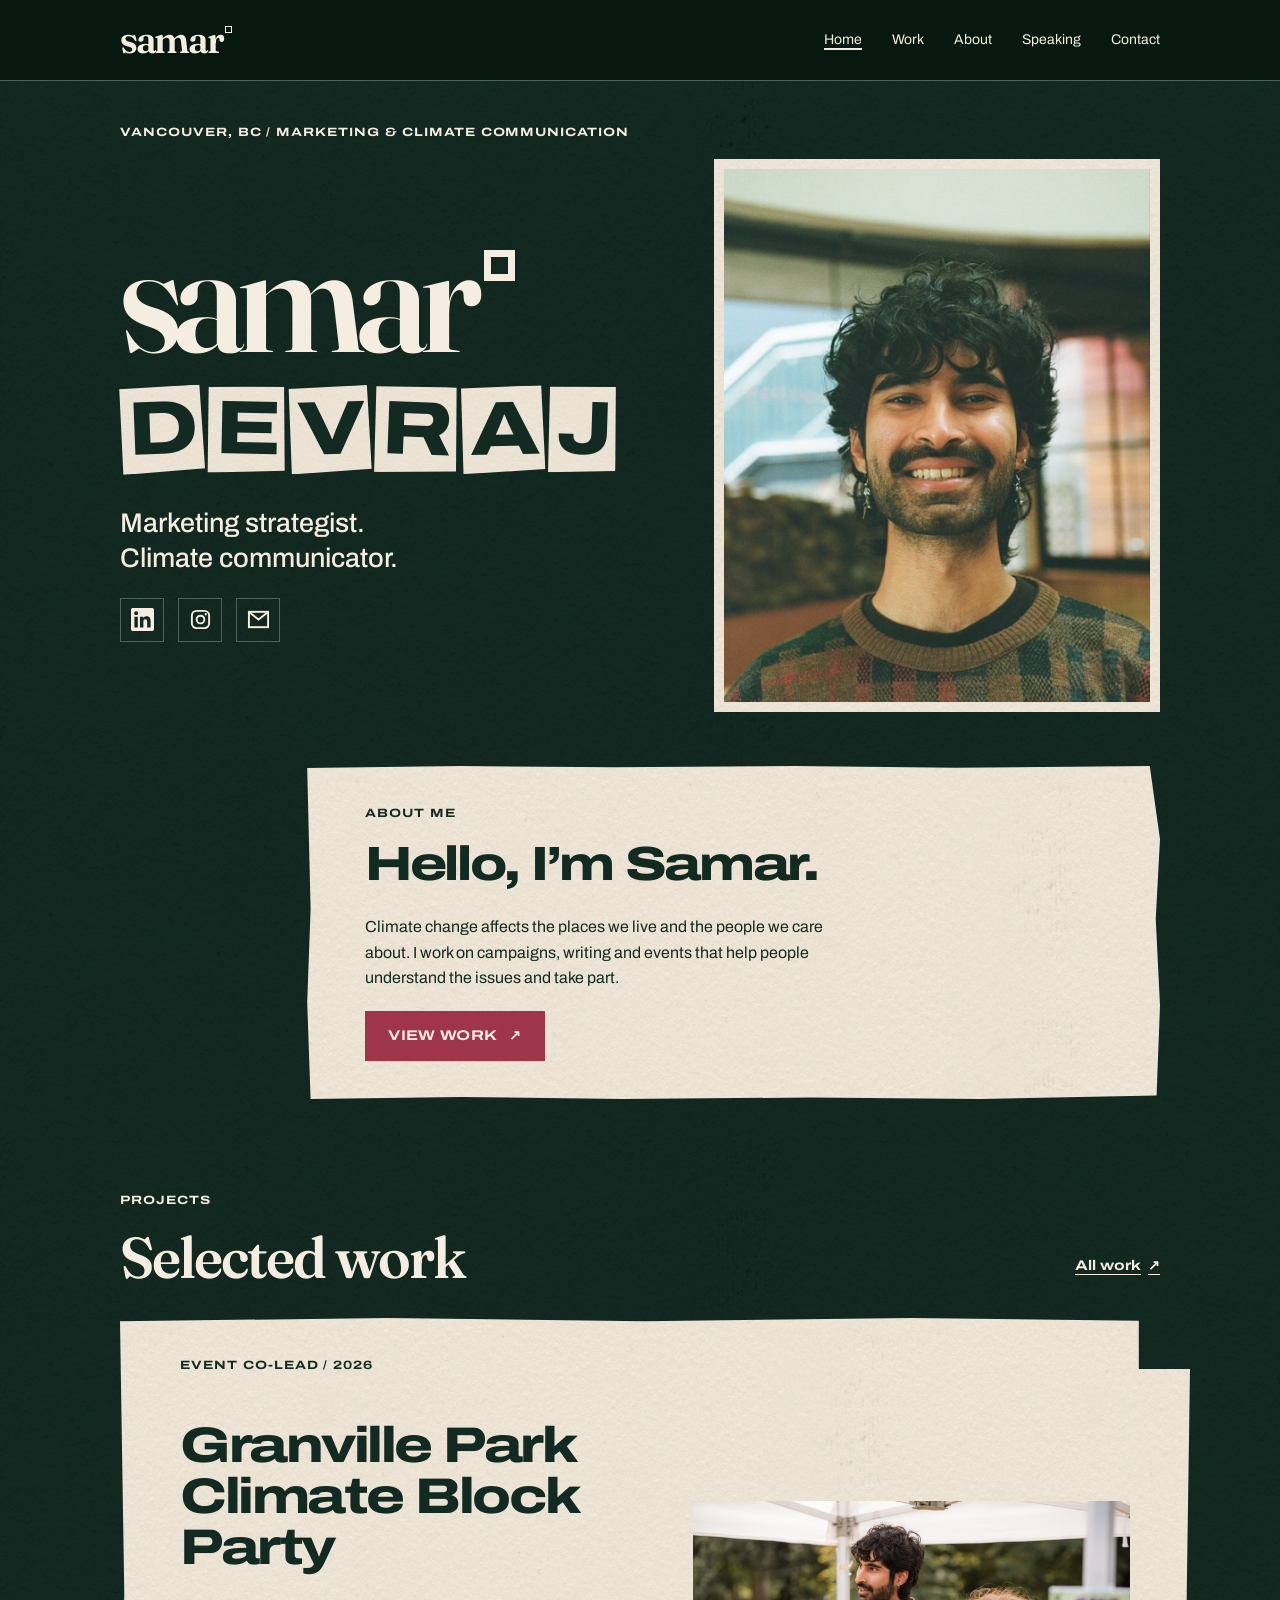
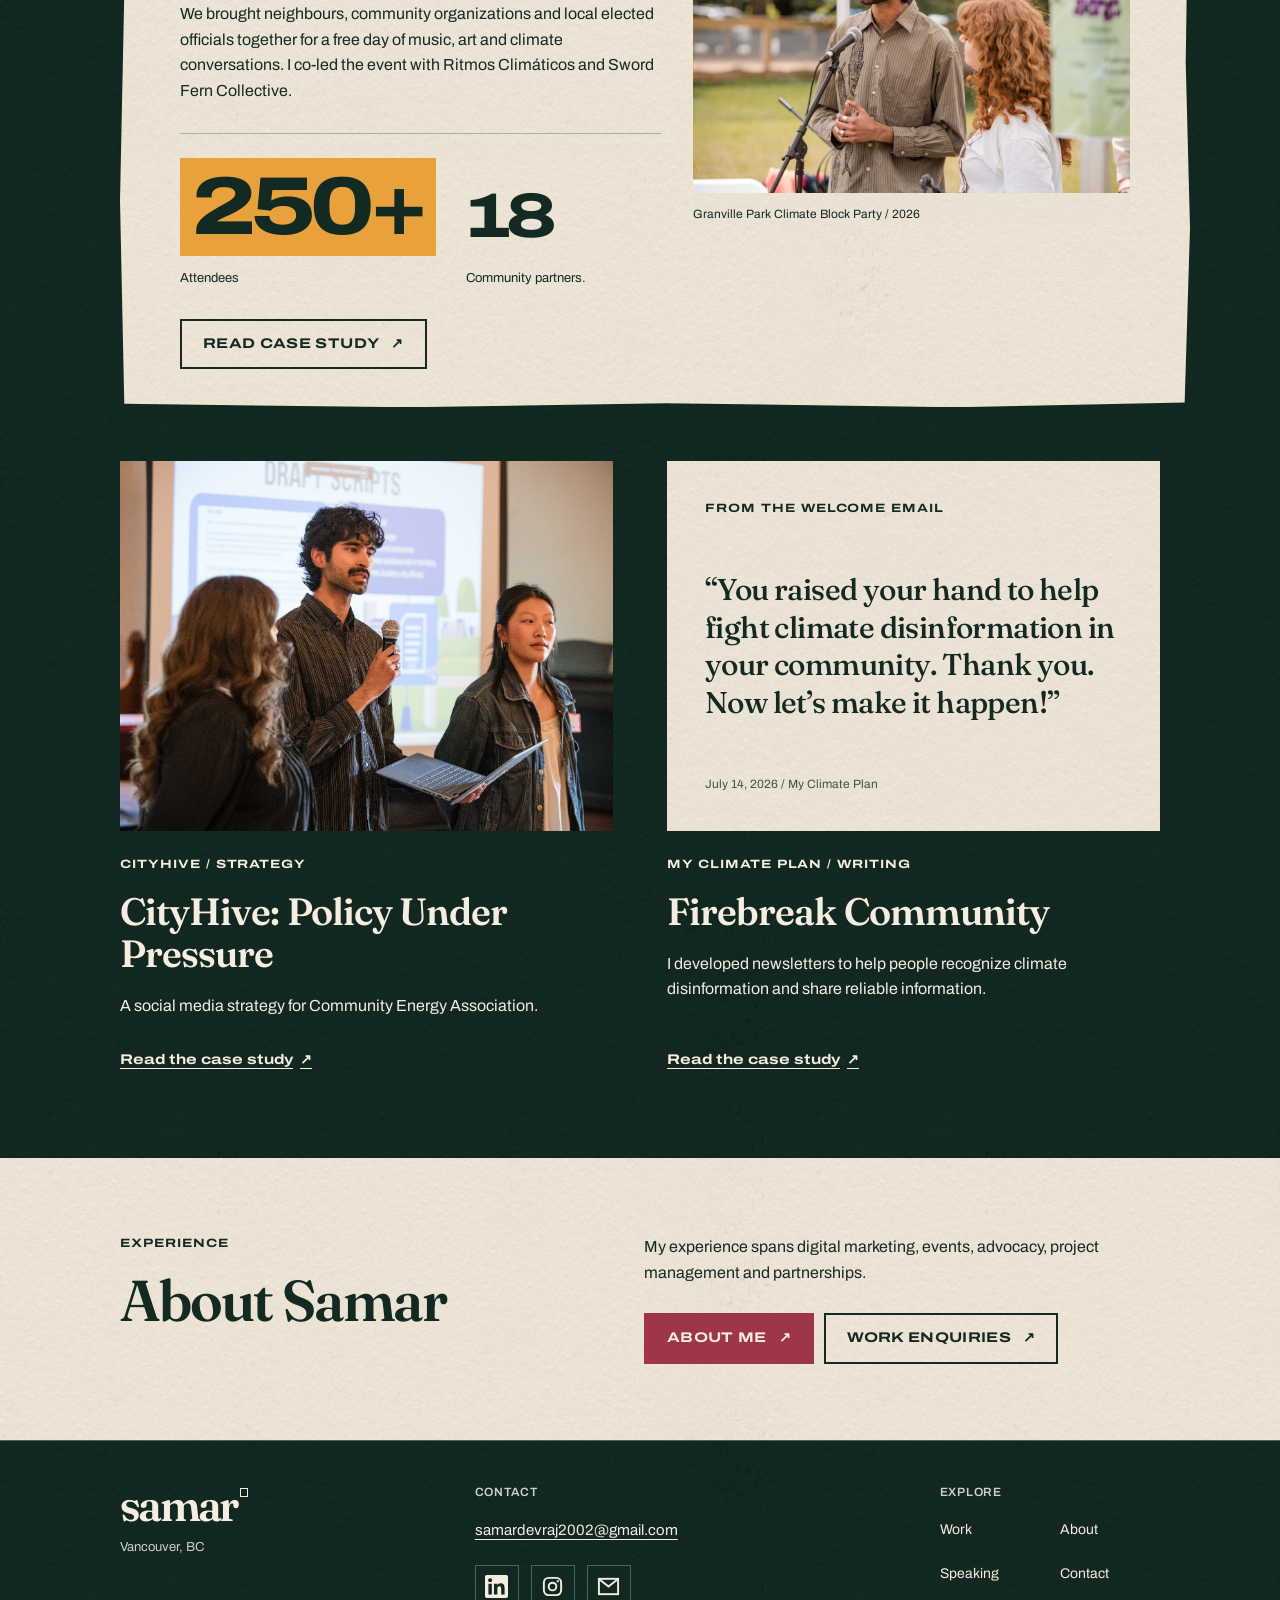
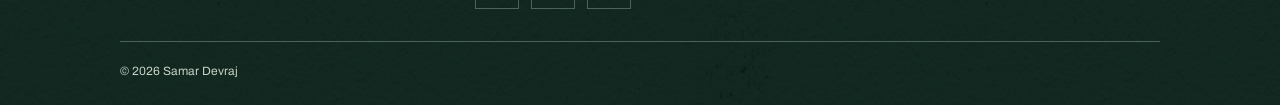
==== commit 0342e6b6: "feat(portfolio): bring personal photos into opening layouts Signed-off-by: Theodore Siemens-Rhodes <" ====
--- a/index.html
+++ b/index.html
@@ -1,10 +1,10 @@
 <!DOCTYPE html>
 
 <html lang="en"><head><meta charset="utf-8"/><meta content="width=device-width,initial-scale=1" name="viewport"/><meta content="#132A22" name="theme-color"/><title>Marketing strategist &amp; climate communicator — Samar Devraj</title><meta content="Samar Devraj is a Vancouver-based marketing strategist and climate communicator working across campaigns, writing, events and strategy." name="description"/><meta content="website" property="og:type"/><meta content="Marketing strategist &amp; climate communicator — Samar Devraj" property="og:title"/><meta content="Samar Devraj is a Vancouver-based marketing strategist and climate communicator working across campaigns, writing, events and strategy." property="og:description"/><link href="assets/favicon.svg" rel="icon" type="image/svg+xml"/><link href="https://fonts.googleapis.com" rel="preconnect"/><link crossorigin="" href="https://fonts.gstatic.com" rel="preconnect"/><link href="https://fonts.googleapis.com/css2?family=Archivo:wdth,wght@100,400;100,500;100,600;125,600;125,700;125,800&amp;family=Fraunces:opsz,wght@9..144,500;9..144,600&amp;display=swap" rel="stylesheet"/><link href="styles.css" rel="stylesheet"/><script defer="" src="script.js"></script></head><body class="page-index"><a class="skip-link" href="#main">Skip to content</a><header class="site-header"><div class="header-inner"><a aria-label="Samar Devraj, home" class="brand" href="index.html">samar<span aria-hidden="true" class="degree"></span></a><button aria-controls="site-nav" aria-expanded="false" class="menu-toggle" type="button">Menu <span aria-hidden="true" class="menu-icon"></span></button><nav aria-label="Main navigation" class="site-nav" id="site-nav"><a aria-current="page" href="index.html">Home</a><a href="work.html">Work</a><a href="about.html">About</a><a href="speaking.html">Speaking</a><a href="contact.html">Contact</a></nav></div></header><main id="main" tabindex="-1">
-<section class="home-hero"><div class="container"><p class="eyebrow">Vancouver, BC / Marketing &amp; climate communication</p><h1 aria-label="Samar Devraj" class="wordmark"><span class="first-name">samar<span aria-hidden="true" class="degree"></span></span><span class="surname"><span style="--tilt:-2.2deg">D</span><span style="--tilt:1.2deg">E</span><span style="--tilt:-1.6deg">V</span><span style="--tilt:2.1deg">R</span><span style="--tilt:-1.1deg">A</span><span style="--tilt:1.8deg">J</span></span></h1><div class="hero-bottom"><p class="professional-role">Marketing strategist.<br/>Climate communicator.</p><div class="social-links"><a aria-label="LinkedIn" class="social-link" href="https://www.linkedin.com/in/samar-devraj/" rel="noopener" target="_blank" title="LinkedIn"><svg aria-hidden="true" focusable="false" height="24" viewbox="0 0 24 24" width="24"><path d="M20.447 20.452h-3.554v-5.569c0-1.328-.027-3.037-1.852-3.037-1.853 0-2.136 1.445-2.136 2.939v5.667H9.351V9h3.414v1.561h.046c.477-.9 1.637-1.85 3.37-1.85 3.601 0 4.267 2.37 4.267 5.455v6.286zM5.337 7.433c-1.144 0-2.063-.926-2.063-2.065 0-1.138.92-2.063 2.063-2.063 1.14 0 2.064.925 2.064 2.063 0 1.139-.925 2.065-2.064 2.065zm1.782 13.019H3.555V9h3.564v11.452zM22.225 0H1.771C.792 0 0 .774 0 1.729v20.542C0 23.227.792 24 1.771 24h20.451C23.2 24 24 23.227 24 22.271V1.729C24 .774 23.2 0 22.222 0h.003z" fill="currentColor"></path></svg></a><a aria-label="Instagram" class="social-link" href="https://www.instagram.com/hottest.samar.yet/" rel="noopener" target="_blank" title="Instagram"><svg aria-hidden="true" focusable="false" height="24" viewbox="0 0 24 24" width="24"><rect fill="none" height="18" rx="5" stroke="currentColor" stroke-width="2" width="18" x="3" y="3"></rect><circle cx="12" cy="12" fill="none" r="4" stroke="currentColor" stroke-width="2"></circle><circle cx="17.5" cy="6.5" fill="currentColor" r="1.2"></circle></svg></a><a aria-label="Email" class="social-link" href="mailto:samardevraj2002@gmail.com" title="Email"><svg aria-hidden="true" focusable="false" height="24" viewbox="0 0 24 24" width="24"><rect fill="none" height="16" stroke="currentColor" stroke-width="2" width="20" x="2" y="4"></rect><path d="m3 5 9 7 9-7" fill="none" stroke="currentColor" stroke-width="2"></path></svg></a></div></div></div></section>
+<section class="home-hero"><div class="container"><p class="eyebrow">Vancouver, BC / Marketing &amp; climate communication</p><div class="hero-layout"><div class="hero-identity"><h1 aria-label="Samar Devraj" class="wordmark"><span class="first-name">samar<span aria-hidden="true" class="degree"></span></span><span class="surname"><span style="--tilt:-2.2deg">D</span><span style="--tilt:1.2deg">E</span><span style="--tilt:-1.6deg">V</span><span style="--tilt:2.1deg">R</span><span style="--tilt:-1.1deg">A</span><span style="--tilt:1.8deg">J</span></span></h1><div class="hero-bottom"><p class="professional-role">Marketing strategist.<br/>Climate communicator.</p><div class="social-links"><a aria-label="LinkedIn" class="social-link" href="https://www.linkedin.com/in/samar-devraj/" rel="noopener" target="_blank" title="LinkedIn"><svg aria-hidden="true" focusable="false" height="24" viewbox="0 0 24 24" width="24"><path d="M20.447 20.452h-3.554v-5.569c0-1.328-.027-3.037-1.852-3.037-1.853 0-2.136 1.445-2.136 2.939v5.667H9.351V9h3.414v1.561h.046c.477-.9 1.637-1.85 3.37-1.85 3.601 0 4.267 2.37 4.267 5.455v6.286zM5.337 7.433c-1.144 0-2.063-.926-2.063-2.065 0-1.138.92-2.063 2.063-2.063 1.14 0 2.064.925 2.064 2.063 0 1.139-.925 2.065-2.064 2.065zm1.782 13.019H3.555V9h3.564v11.452zM22.225 0H1.771C.792 0 0 .774 0 1.729v20.542C0 23.227.792 24 1.771 24h20.451C23.2 24 24 23.227 24 22.271V1.729C24 .774 23.2 0 22.222 0h.003z" fill="currentColor"></path></svg></a><a aria-label="Instagram" class="social-link" href="https://www.instagram.com/hottest.samar.yet/" rel="noopener" target="_blank" title="Instagram"><svg aria-hidden="true" focusable="false" height="24" viewbox="0 0 24 24" width="24"><rect fill="none" height="18" rx="5" stroke="currentColor" stroke-width="2" width="18" x="3" y="3"></rect><circle cx="12" cy="12" fill="none" r="4" stroke="currentColor" stroke-width="2"></circle><circle cx="17.5" cy="6.5" fill="currentColor" r="1.2"></circle></svg></a><a aria-label="Email" class="social-link" href="mailto:samardevraj2002@gmail.com" title="Email"><svg aria-hidden="true" focusable="false" height="24" viewbox="0 0 24 24" width="24"><rect fill="none" height="16" stroke="currentColor" stroke-width="2" width="20" x="2" y="4"></rect><path d="m3 5 9 7 9-7" fill="none" stroke="currentColor" stroke-width="2"></path></svg></a></div></div></div><figure class="hero-photo paper"><img alt="Samar smiling in a patterned sweater" decoding="async" fetchpriority="high" height="1440" sizes="(max-width: 760px) calc(100vw - 44px), (max-width: 1160px) 40vw, 440px" src="assets/samar-portrait.jpg" srcset="assets/samar-portrait-small.jpg 477w, assets/samar-portrait.jpg 954w" width="954"/></figure></div></div></section>
 <section class="positioning-section"><div class="container"><div class="positioning-sheet paper paper-piece"><p class="eyebrow">About me</p><h2 class="wide-title">Hello, I’m Samar.</h2><p>Climate change affects the places we live and the people we care about. I work on campaigns, writing and events that help people understand the issues and take part.</p><a class="button" href="work.html">View work <span aria-hidden="true">↗</span></a></div></div></section>
 <section class="section"><div class="container"><div class="section-heading"><div><p class="eyebrow">Projects</p><h2 class="section-title">Selected work</h2></div><a class="text-link" href="work.html">All work <span aria-hidden="true">↗</span></a></div>
-<article class="invitation paper open-corner paper-piece"><div class="invitation-copy"><div class="invitation-mast"><p class="eyebrow">Event co-lead / 2026</p></div><h3 class="invitation-title">Granville Park<br/>Climate Block Party</h3><p>We brought neighbours, community organizations and local elected officials together for a free day of music, art and climate conversations. I co-led the event with Ritmos Climáticos and Sword Fern Collective.</p><div class="result-row"><div><strong class="result">250+</strong><span>Attendees</span></div><div><strong class="partner-result">18</strong><span>Community partners.</span></div></div><a class="button secondary" href="work/block-party.html">Read case study <span aria-hidden="true">↗</span></a></div><figure class="featured-artifact"><img alt="The Block Party’s collage thank-you graphic, with photographs of organizers and attendees" height="500" loading="lazy" src="assets/block-party-recap.jpg" width="400"/><figcaption>From the event recap.</figcaption></figure></article>
+<article class="invitation paper open-corner paper-piece"><div class="invitation-copy"><div class="invitation-mast"><p class="eyebrow">Event co-lead / 2026</p></div><h3 class="invitation-title">Granville Park<br/>Climate Block Party</h3><p>We brought neighbours, community organizations and local elected officials together for a free day of music, art and climate conversations. I co-led the event with Ritmos Climáticos and Sword Fern Collective.</p><div class="result-row"><div><strong class="result">250+</strong><span>Attendees</span></div><div><strong class="partner-result">18</strong><span>Community partners.</span></div></div><a class="button secondary" href="work/block-party.html">Read case study <span aria-hidden="true">↗</span></a></div><figure class="featured-artifact event-photo"><img alt="Samar at a microphone beside a collaborator under a canopy at the Climate Block Party" decoding="async" height="934" loading="lazy" src="assets/block-party-microphone.jpg" width="1400"/><figcaption>Granville Park Climate Block Party / 2026</figcaption></figure></article>
 <div class="selected-pair"><article class="selected-story"><img alt="Samar presenting a building-policy communications strategy with his CityHive teammates" class="selected-media" height="1067" loading="lazy" src="assets/cityhive.jpg" width="1600"/><p class="eyebrow">CityHive / Strategy</p><h3>CityHive: Policy Under Pressure</h3><p>A social media strategy for Community Energy Association.</p><a class="text-link" href="work/cityhive.html">Read the case study <span aria-hidden="true">↗</span></a></article><article class="selected-story letter-story"><blockquote class="selected-media selected-excerpt"><span class="eyebrow">From the welcome email</span><p>“You raised your hand to help fight climate disinformation in your community. Thank you. Now let’s make it happen!”</p><cite>July 14, 2026 / My Climate Plan</cite></blockquote><p class="eyebrow">My Climate Plan / Writing</p><h3>Firebreak Community</h3><p>I developed newsletters to help people recognize climate disinformation and share reliable information.</p><a class="text-link" href="work/firebreak.html">Read the case study <span aria-hidden="true">↗</span></a></article></div></div></section>
 <section class="section paper"><div class="container about-teaser"><div><p class="eyebrow">Experience</p><h2 class="section-title">About Samar</h2></div><div><p>My experience spans digital marketing, events, advocacy, project management and partnerships.</p><a class="button" href="about.html">About me <span aria-hidden="true">↗</span></a><a class="button secondary" href="contact.html">Work enquiries <span aria-hidden="true">↗</span></a></div></div></section></main><footer class="site-footer">
 <div class="container">
--- a/styles.css
+++ b/styles.css
@@ -1,5 +1,6 @@
 :root {
   --deep: #132A22;
+  --header-bg: #071811;
   --pine: #1F4034;
   --bone: #F5EDDF;
   --soft: #C7D3C7;
@@ -44,7 +45,7 @@
 .open-corner { --cut: clamp(28px, 4vw, 54px); clip-path: polygon(0 0, calc(100% - var(--cut)) 0, calc(100% - var(--cut)) var(--cut), 100% var(--cut), 100% 100%, 0 100%); }
 .skip-link { position: fixed; left: 20px; top: -90px; z-index: 100; background: var(--bone); color: var(--deep); padding: 12px 20px; }
 .skip-link:focus { top: 14px; outline-color: var(--deep); }
-.site-header { position: sticky; top: 0; z-index: 30; background: var(--deep); border-bottom: 1px solid var(--rule); }
+.site-header { position: sticky; top: 0; z-index: 30; background: var(--header-bg); border-bottom: 1px solid var(--rule); }
 .header-inner { position: relative; max-width: 1160px; padding: 18px clamp(22px, 5vw, 60px); margin: auto; display: flex; align-items: center; justify-content: space-between; gap: 30px; }
 .brand, .footer-brand { font: 600 38px/1 var(--serif); letter-spacing: -.06em; text-decoration: none; white-space: nowrap; }
 .site-nav { display: flex; align-items: center; gap: 30px; }
@@ -68,6 +69,37 @@
 .surname > span { display: block; padding: .07em .11em .08em; background: var(--bone) url("assets/paper.jpg"); background-size: 500px; background-blend-mode: multiply; color: var(--deep); transform: rotate(var(--tilt)); clip-path: polygon(1% 2%, 97% 0, 100% 96%, 2% 100%); }
 .hero-bottom { display: grid; grid-template-columns: 1fr 1fr; gap: 50px; align-items: end; }
 .professional-role { font: 500 clamp(20px, 2.5vw, 27px)/1.3 var(--sans); margin-bottom: 0; }
+.hero-layout { display: grid; grid-template-columns: minmax(0, 1.1fr) minmax(0, .9fr); align-items: center; gap: clamp(28px, 4vw, 48px); }
+.hero-identity { min-width: 0; }
+.hero-identity .wordmark { margin: 0 0 32px; }
+.hero-identity .first-name { font-size: clamp(90px, 13vw, 160px); }
+.hero-identity .surname { font-size: clamp(35px, 6.4vw, 76px); margin-top: 24px; }
+.hero-identity .hero-bottom { display: flex; flex-direction: column; align-items: flex-start; gap: 22px; }
+.hero-photo { padding: 10px; }
+.hero-photo img { width: 100%; aspect-ratio: 4/5; object-fit: cover; object-position: 50% 45%; }
+.featured-artifact.event-photo { transform: none; padding: 0; }
+.event-photo img { width: 100%; aspect-ratio: 3/2; object-fit: cover; }
+.invitation:has(.event-photo) { grid-template-columns: minmax(0, 1.1fr) minmax(0, 1fr); gap: 32px; }
+.speaking-layout { display: grid; grid-template-columns: minmax(0, .95fr) minmax(0, 1.05fr); gap: 36px; align-items: center; }
+.speaking-intro .page-title { font-size: clamp(36px, 6vw, 70px); }
+.speaking-photo { padding: 10px 10px 14px; }
+.speaking-photo img { width: 100%; }
+.speaking-photo figcaption { color: var(--deep); }
+.block-party-photo { margin-top: 32px; }
+.block-party-photo img { width: 100%; aspect-ratio: 3/2; object-fit: cover; }
+@media (max-width: 760px) {
+  .hero-layout, .speaking-layout { grid-template-columns: 1fr; gap: 28px; }
+  .hero-identity .first-name { font-size: clamp(90px, 23vw, 160px); }
+  .hero-identity .surname { font-size: clamp(35px, 10vw, 76px); margin-top: 18px; }
+  .hero-identity .wordmark { margin-bottom: 24px; }
+  .hero-identity .hero-bottom { gap: 18px; }
+  .hero-photo { max-width: 460px; width: 100%; }
+  .hero-photo img { aspect-ratio: 1/1; object-position: 50% 35%; }
+  .invitation:has(.event-photo) { grid-template-columns: 1fr; }
+  .invitation .event-photo { width: 100%; margin: 0; }
+  .speaking-intro .page-title { font-size: clamp(30px, 7.5vw, 56px); }
+  .speaking-photo { width: 100%; max-width: 600px; }
+}
 .personal-line { font: 500 clamp(21px, 2.7vw, 31px)/1.18 var(--serif); border-left: 3px solid var(--bone); padding-left: 22px; margin-bottom: 0; }
 .positioning-section { padding: 0 0 16px; }
 .positioning-sheet { margin-left: 18%; padding: 38px clamp(25px, 5vw, 58px); }
@@ -133,6 +165,33 @@
 .ledger-entry .button { margin-top: 14px; }
 .lead-entry { margin: 24px 0 0; padding: 40px 34px; gap: 40px; border: 0; }
 .lead-entry .eyebrow { color: #405447; padding-right: 25px; }
+.campaign-feature { grid-template-columns: 1fr; gap: 26px; }
+.campaign-body { display: grid; grid-template-columns: minmax(180px, .65fr) minmax(0, 1fr); gap: clamp(28px, 4vw, 54px); align-items: start; }
+.campaign-body > .campaign-preview { width: min(100%, 300px); margin: 0; }
+.campaign-body .campaign-preview figcaption, .campaign-body .campaign-quote cite { color: var(--soft); }
+.campaign-copy { min-width: 0; }
+.campaign-copy .campaign-quote { margin: 28px 0; }
+.writing-feature { grid-template-columns: 1fr; gap: 22px; }
+.writing-feature > div:last-child { max-width: 760px; margin-left: clamp(0px, 10vw, 100px); }
+.writing-feature .writing-specimen { margin: 26px 0; border: 0; padding: 28px clamp(24px, 4vw, 44px); }
+.writing-feature .writing-specimen .eyebrow { color: #405447; }
+.strategy-feature > div { min-width: 0; }
+.strategy-sequence { grid-column: 1 / -1; }
+.strategy-sequence ol { display: grid; grid-template-columns: repeat(5, minmax(0, 1fr)); list-style: none; counter-reset: strategy-step; padding: 0; margin: 0; gap: 24px; }
+.strategy-sequence li { counter-increment: strategy-step; padding-top: 20px; border-top: 2px solid var(--rule); font-size: 16px; line-height: 1.5; }
+.strategy-sequence li::before { content: counter(strategy-step, decimal-leading-zero); display: block; margin-bottom: 18px; color: var(--sun); font: 800 30px/1 var(--sans); font-stretch: 125%; }
+.strategy-feature > .text-link { grid-column: 1 / -1; justify-self: start; }
+@media (max-width: 760px) {
+  .campaign-body { grid-template-columns: minmax(130px, .65fr) minmax(0, 1fr); gap: 26px; }
+  .strategy-sequence ol { grid-template-columns: 1fr; gap: 0; }
+  .strategy-sequence li { display: grid; grid-template-columns: 40px 1fr; gap: 18px; padding: 18px 0; border-top-width: 1px; }
+  .strategy-sequence li::before { margin: 0; font-size: 24px; }
+}
+@media (max-width: 520px) {
+  .campaign-body { grid-template-columns: 1fr; }
+  .campaign-body > .campaign-preview { justify-self: center; }
+  .writing-feature > div:last-child { margin-left: 0; }
+}
 .project-jump { display: flex; flex-wrap: wrap; gap: 4px 20px; padding: 15px 0; border-bottom: 1px solid var(--rule); }
 .project-jump a { display: inline-flex; align-items: center; min-height: 44px; font-size: 13px; }
 .ledger-entry[id] { scroll-margin-top: 105px; }
@@ -153,6 +212,11 @@
 .outcome-grid .result { width: fit-content; }
 .related-links { display: flex; flex-wrap: wrap; gap: 20px 40px; }
 .related-links a { min-height: 44px; display: inline-flex; align-items: center; gap: 20px; font: 700 19px/1.3 var(--sans); font-stretch: 125%; }
+.ending-split { display: grid; grid-template-columns: 1fr 1fr; gap: 48px; align-items: start; }
+.ending-split .related-links { display: grid; gap: 12px; }
+.ending-split .section-title { margin-bottom: 0; }
+.strategy-ending { border-top: 1px solid var(--rule); padding-top: 40px; }
+.strategy-ending .section-title { font-size: clamp(28px, 3vw, 40px); }
 .bio-layout { display: grid; grid-template-columns: .9fr 1.3fr; gap: 56px; align-items: start; }
 .portrait { width: 100%; aspect-ratio: 3/4; object-fit: cover; }
 .bio-layout figure { background: var(--bone) url("assets/paper.jpg"); background-size: 700px; background-blend-mode: multiply; padding: 14px 14px 20px; transform: rotate(-1.3deg); }
@@ -163,7 +227,7 @@
 .approach-list > div { display: grid; grid-template-columns: 1fr 2fr; gap: 32px; padding: 25px 0; border-top: 1px solid var(--paper-rule); }
 .approach-list dt { font: 700 21px/1.4 var(--sans); font-stretch: 125%; }
 .approach-list dd { margin: 0; max-width: 58ch; }
-.recognition-grid { display: grid; grid-template-columns: repeat(3,1fr); gap: 32px; }
+.recognition-grid { display: grid; grid-template-columns: repeat(2,1fr); gap: 32px; }
 .recognition-grid article { border-top: 1px solid var(--rule); padding-top: 25px; }
 .recognition-grid h2 { font: 600 30px/1.15 var(--serif); margin-bottom: 20px; }
 .participation-list { list-style: none; padding: 0; margin: 0; }
@@ -171,6 +235,12 @@
 .page-speaking .section.compact + .section { padding-top: 24px; }
 .speaking-enquiries { margin-top: 32px; padding-top: 24px; border-top: 1px solid var(--paper-rule); }
 .speaking-enquiries p { max-width: 50ch; margin-bottom: 18px; }
+.podcast-feature { display: grid; grid-template-columns: .7fr 1.3fr; gap: 36px; padding: clamp(26px, 4vw, 40px); margin-bottom: 48px; scroll-margin-top: 105px; }
+.podcast-feature .section-title { font-size: clamp(30px, 4vw, 46px); }
+.podcast-series { font: 800 clamp(23px, 3vw, 32px)/1.12 var(--sans); font-stretch: 125%; letter-spacing: -.035em; }
+@media (max-width: 760px) {
+  .ending-split, .podcast-feature { grid-template-columns: 1fr; gap: 24px; }
+}
 .participation-list li { display: flex; gap: 25px; justify-content: space-between; padding: 24px 0; border-top: 1px solid var(--rule); }
 .paper .participation-list li { border-color: var(--paper-rule); }
 .participation-list h3 { font: 600 23px/1.25 var(--serif); margin-bottom: 8px; }
@@ -241,7 +311,7 @@
   .header-inner { flex-wrap: wrap; gap: 20px; padding-top: 16px; padding-bottom: 16px; }
   .site-nav { flex-basis: 100%; justify-content: space-between; gap: 12px; }
   html.js .menu-toggle { display: inline-flex; }
-  html.js .site-nav { position: absolute; top: 100%; left: 0; right: 0; padding: 0 22px; display: block; background: var(--deep); max-height: 0; opacity: 0; visibility: hidden; overflow: hidden; transition: max-height .22s ease, opacity .18s ease, visibility .22s; }
+  html.js .site-nav { position: absolute; top: 100%; left: 0; right: 0; padding: 0 22px; display: block; background: var(--header-bg); max-height: 0; opacity: 0; visibility: hidden; overflow: hidden; transition: max-height .22s ease, opacity .18s ease, visibility .22s; }
   html.js .site-nav.is-open { max-height: 320px; opacity: 1; visibility: visible; border-bottom: 1px solid var(--rule); padding-bottom: 16px; }
   html.js .site-nav a { display: flex; min-height: 52px; padding: 14px 0; border-top: 1px solid var(--rule); }
   .section { padding: 50px 0; }
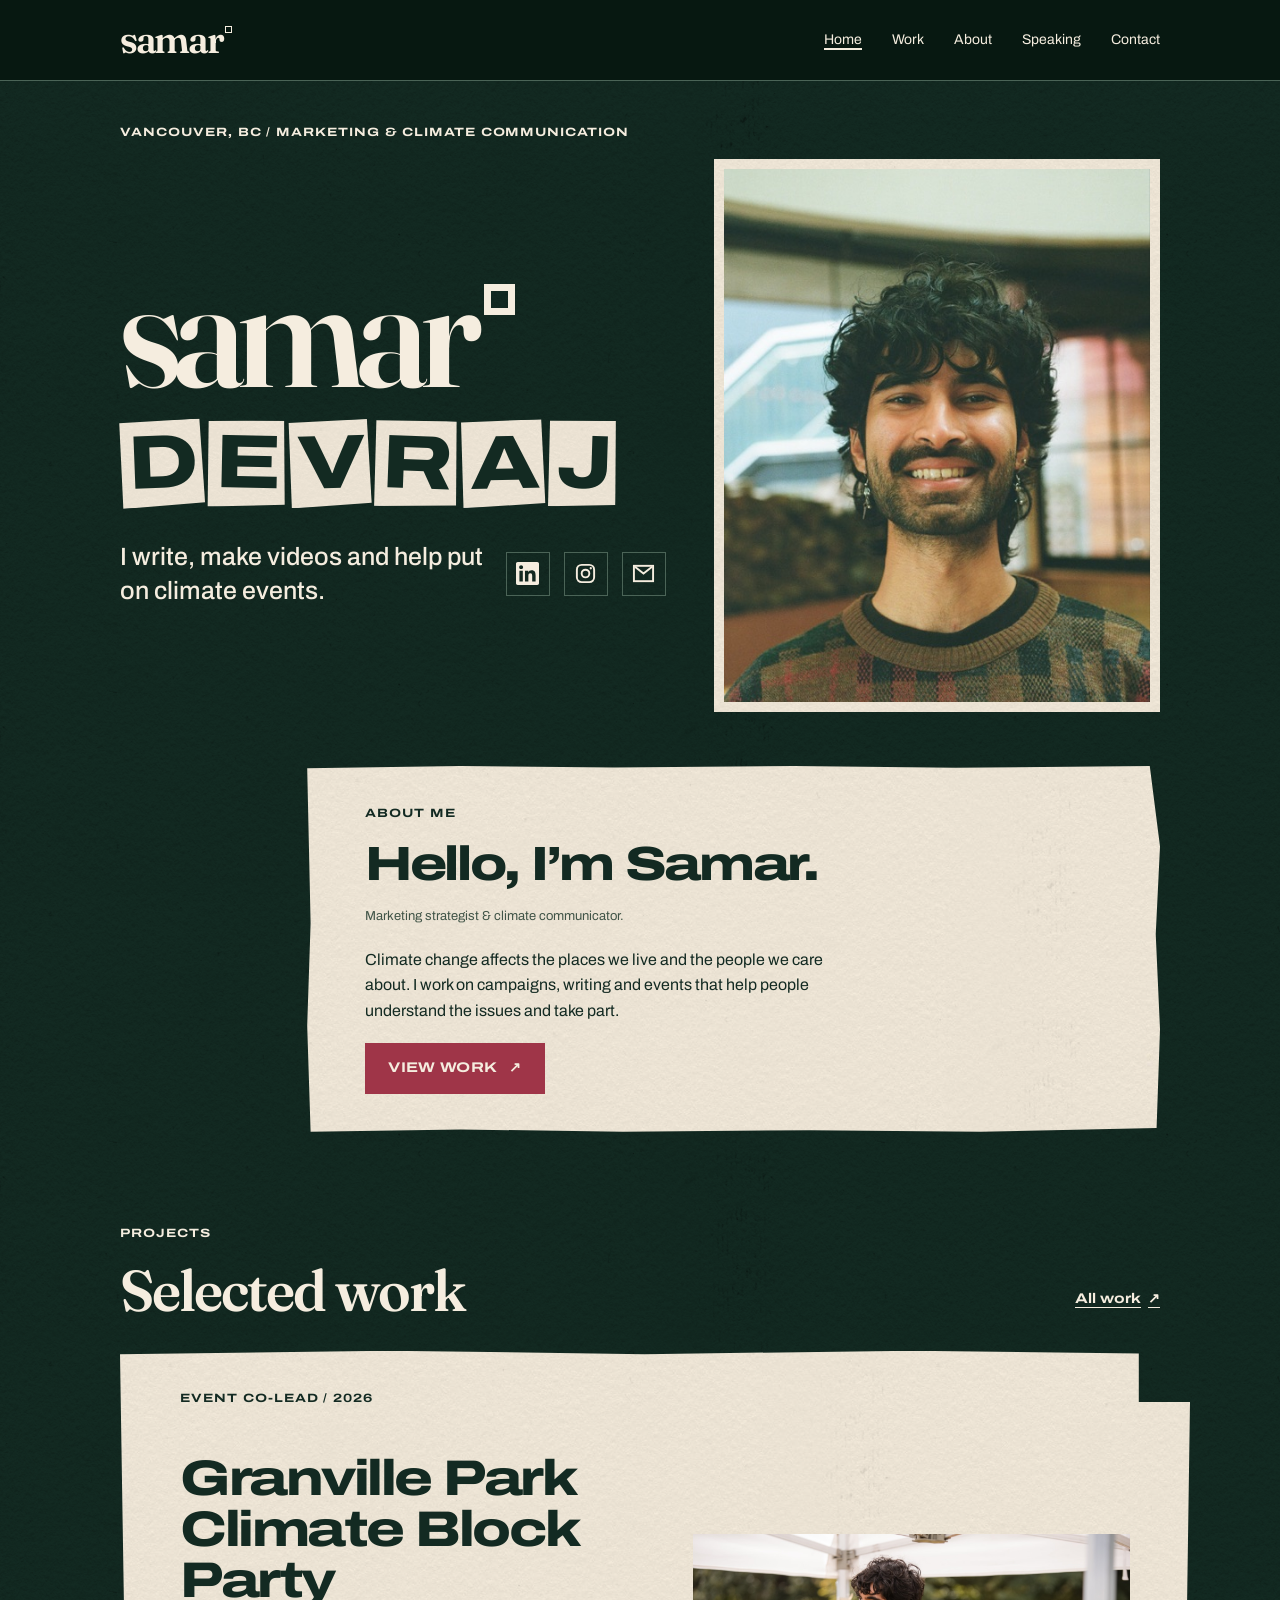
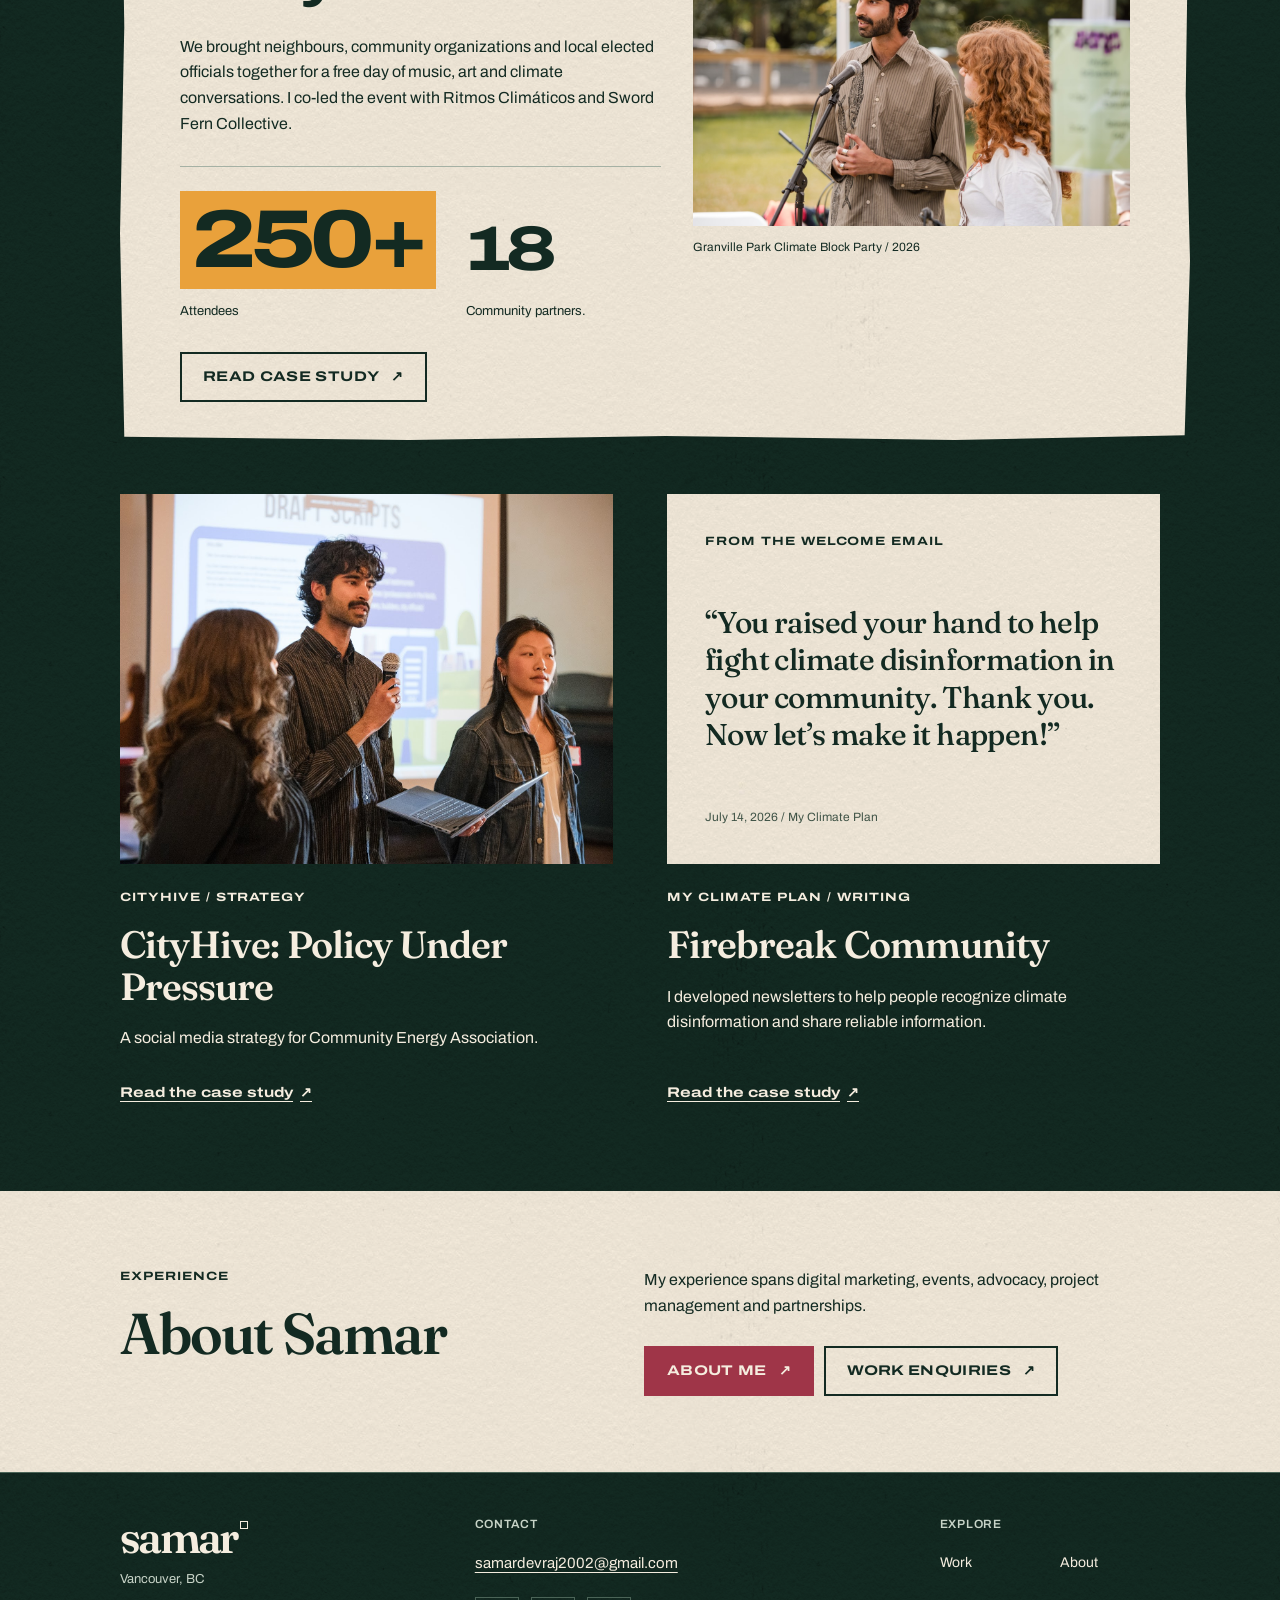
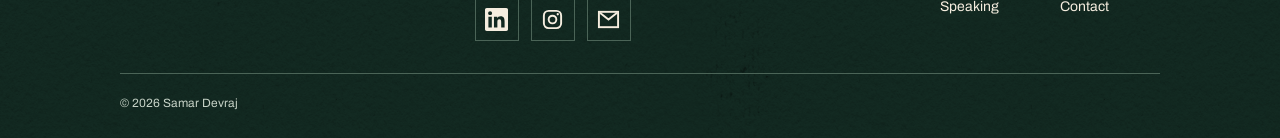
==== commit c64a6b0f: "fix(home): pair the plain intro with social links Signed-off-by: Theodore Siemens-Rhodes <theodore.s" ====
--- a/index.html
+++ b/index.html
@@ -1,8 +1,8 @@
 <!DOCTYPE html>
 
 <html lang="en"><head><meta charset="utf-8"/><meta content="width=device-width,initial-scale=1" name="viewport"/><meta content="#132A22" name="theme-color"/><title>Marketing strategist &amp; climate communicator — Samar Devraj</title><meta content="Samar Devraj is a Vancouver-based marketing strategist and climate communicator working across campaigns, writing, events and strategy." name="description"/><meta content="website" property="og:type"/><meta content="Marketing strategist &amp; climate communicator — Samar Devraj" property="og:title"/><meta content="Samar Devraj is a Vancouver-based marketing strategist and climate communicator working across campaigns, writing, events and strategy." property="og:description"/><link href="assets/favicon.svg" rel="icon" type="image/svg+xml"/><link href="https://fonts.googleapis.com" rel="preconnect"/><link crossorigin="" href="https://fonts.gstatic.com" rel="preconnect"/><link href="https://fonts.googleapis.com/css2?family=Archivo:wdth,wght@100,400;100,500;100,600;125,600;125,700;125,800&amp;family=Fraunces:opsz,wght@9..144,500;9..144,600&amp;display=swap" rel="stylesheet"/><link href="styles.css" rel="stylesheet"/><script defer="" src="script.js"></script></head><body class="page-index"><a class="skip-link" href="#main">Skip to content</a><header class="site-header"><div class="header-inner"><a aria-label="Samar Devraj, home" class="brand" href="index.html">samar<span aria-hidden="true" class="degree"></span></a><button aria-controls="site-nav" aria-expanded="false" class="menu-toggle" type="button">Menu <span aria-hidden="true" class="menu-icon"></span></button><nav aria-label="Main navigation" class="site-nav" id="site-nav"><a aria-current="page" href="index.html">Home</a><a href="work.html">Work</a><a href="about.html">About</a><a href="speaking.html">Speaking</a><a href="contact.html">Contact</a></nav></div></header><main id="main" tabindex="-1">
-<section class="home-hero"><div class="container"><p class="eyebrow">Vancouver, BC / Marketing &amp; climate communication</p><div class="hero-layout"><div class="hero-identity"><h1 aria-label="Samar Devraj" class="wordmark"><span class="first-name">samar<span aria-hidden="true" class="degree"></span></span><span class="surname"><span style="--tilt:-2.2deg">D</span><span style="--tilt:1.2deg">E</span><span style="--tilt:-1.6deg">V</span><span style="--tilt:2.1deg">R</span><span style="--tilt:-1.1deg">A</span><span style="--tilt:1.8deg">J</span></span></h1><div class="hero-bottom"><p class="professional-role">Marketing strategist.<br/>Climate communicator.</p><div class="social-links"><a aria-label="LinkedIn" class="social-link" href="https://www.linkedin.com/in/samar-devraj/" rel="noopener" target="_blank" title="LinkedIn"><svg aria-hidden="true" focusable="false" height="24" viewbox="0 0 24 24" width="24"><path d="M20.447 20.452h-3.554v-5.569c0-1.328-.027-3.037-1.852-3.037-1.853 0-2.136 1.445-2.136 2.939v5.667H9.351V9h3.414v1.561h.046c.477-.9 1.637-1.85 3.37-1.85 3.601 0 4.267 2.37 4.267 5.455v6.286zM5.337 7.433c-1.144 0-2.063-.926-2.063-2.065 0-1.138.92-2.063 2.063-2.063 1.14 0 2.064.925 2.064 2.063 0 1.139-.925 2.065-2.064 2.065zm1.782 13.019H3.555V9h3.564v11.452zM22.225 0H1.771C.792 0 0 .774 0 1.729v20.542C0 23.227.792 24 1.771 24h20.451C23.2 24 24 23.227 24 22.271V1.729C24 .774 23.2 0 22.222 0h.003z" fill="currentColor"></path></svg></a><a aria-label="Instagram" class="social-link" href="https://www.instagram.com/hottest.samar.yet/" rel="noopener" target="_blank" title="Instagram"><svg aria-hidden="true" focusable="false" height="24" viewbox="0 0 24 24" width="24"><rect fill="none" height="18" rx="5" stroke="currentColor" stroke-width="2" width="18" x="3" y="3"></rect><circle cx="12" cy="12" fill="none" r="4" stroke="currentColor" stroke-width="2"></circle><circle cx="17.5" cy="6.5" fill="currentColor" r="1.2"></circle></svg></a><a aria-label="Email" class="social-link" href="mailto:samardevraj2002@gmail.com" title="Email"><svg aria-hidden="true" focusable="false" height="24" viewbox="0 0 24 24" width="24"><rect fill="none" height="16" stroke="currentColor" stroke-width="2" width="20" x="2" y="4"></rect><path d="m3 5 9 7 9-7" fill="none" stroke="currentColor" stroke-width="2"></path></svg></a></div></div></div><figure class="hero-photo paper"><img alt="Samar smiling in a patterned sweater" decoding="async" fetchpriority="high" height="1440" sizes="(max-width: 760px) calc(100vw - 44px), (max-width: 1160px) 40vw, 440px" src="assets/samar-portrait.jpg" srcset="assets/samar-portrait-small.jpg 477w, assets/samar-portrait.jpg 954w" width="954"/></figure></div></div></section>
-<section class="positioning-section"><div class="container"><div class="positioning-sheet paper paper-piece"><p class="eyebrow">About me</p><h2 class="wide-title">Hello, I’m Samar.</h2><p>Climate change affects the places we live and the people we care about. I work on campaigns, writing and events that help people understand the issues and take part.</p><a class="button" href="work.html">View work <span aria-hidden="true">↗</span></a></div></div></section>
+<section class="home-hero"><div class="container"><p class="eyebrow">Vancouver, BC / Marketing &amp; climate communication</p><div class="hero-layout"><div class="hero-identity"><h1 aria-label="Samar Devraj" class="wordmark"><span class="first-name">samar<span aria-hidden="true" class="degree"></span></span><span class="surname"><span style="--tilt:-2.2deg">D</span><span style="--tilt:1.2deg">E</span><span style="--tilt:-1.6deg">V</span><span style="--tilt:2.1deg">R</span><span style="--tilt:-1.1deg">A</span><span style="--tilt:1.8deg">J</span></span></h1><div class="hero-bottom"><p class="hero-intro">I write, make videos and help put on climate events.</p><div class="social-links"><a aria-label="LinkedIn" class="social-link" href="https://www.linkedin.com/in/samar-devraj/" rel="noopener" target="_blank" title="LinkedIn"><svg aria-hidden="true" focusable="false" height="24" viewbox="0 0 24 24" width="24"><path d="M20.447 20.452h-3.554v-5.569c0-1.328-.027-3.037-1.852-3.037-1.853 0-2.136 1.445-2.136 2.939v5.667H9.351V9h3.414v1.561h.046c.477-.9 1.637-1.85 3.37-1.85 3.601 0 4.267 2.37 4.267 5.455v6.286zM5.337 7.433c-1.144 0-2.063-.926-2.063-2.065 0-1.138.92-2.063 2.063-2.063 1.14 0 2.064.925 2.064 2.063 0 1.139-.925 2.065-2.064 2.065zm1.782 13.019H3.555V9h3.564v11.452zM22.225 0H1.771C.792 0 0 .774 0 1.729v20.542C0 23.227.792 24 1.771 24h20.451C23.2 24 24 23.227 24 22.271V1.729C24 .774 23.2 0 22.222 0h.003z" fill="currentColor"></path></svg></a><a aria-label="Instagram" class="social-link" href="https://www.instagram.com/hottest.samar.yet/" rel="noopener" target="_blank" title="Instagram"><svg aria-hidden="true" focusable="false" height="24" viewbox="0 0 24 24" width="24"><rect fill="none" height="18" rx="5" stroke="currentColor" stroke-width="2" width="18" x="3" y="3"></rect><circle cx="12" cy="12" fill="none" r="4" stroke="currentColor" stroke-width="2"></circle><circle cx="17.5" cy="6.5" fill="currentColor" r="1.2"></circle></svg></a><a aria-label="Email" class="social-link" href="mailto:samardevraj2002@gmail.com" title="Email"><svg aria-hidden="true" focusable="false" height="24" viewbox="0 0 24 24" width="24"><rect fill="none" height="16" stroke="currentColor" stroke-width="2" width="20" x="2" y="4"></rect><path d="m3 5 9 7 9-7" fill="none" stroke="currentColor" stroke-width="2"></path></svg></a></div></div></div><figure class="hero-photo paper"><img alt="Samar smiling in a patterned sweater" decoding="async" fetchpriority="high" height="1440" sizes="(max-width: 760px) calc(100vw - 44px), (max-width: 1160px) 40vw, 440px" src="assets/samar-portrait.jpg" srcset="assets/samar-portrait-small.jpg 477w, assets/samar-portrait.jpg 954w" width="954"/></figure></div></div></section>
+<section class="positioning-section"><div class="container"><div class="positioning-sheet paper paper-piece"><p class="eyebrow">About me</p><h2 class="wide-title">Hello, I’m Samar.</h2><p class="quiet positioning-role">Marketing strategist &amp; climate communicator.</p><p>Climate change affects the places we live and the people we care about. I work on campaigns, writing and events that help people understand the issues and take part.</p><a class="button" href="work.html">View work <span aria-hidden="true">↗</span></a></div></div></section>
 <section class="section"><div class="container"><div class="section-heading"><div><p class="eyebrow">Projects</p><h2 class="section-title">Selected work</h2></div><a class="text-link" href="work.html">All work <span aria-hidden="true">↗</span></a></div>
 <article class="invitation paper open-corner paper-piece"><div class="invitation-copy"><div class="invitation-mast"><p class="eyebrow">Event co-lead / 2026</p></div><h3 class="invitation-title">Granville Park<br/>Climate Block Party</h3><p>We brought neighbours, community organizations and local elected officials together for a free day of music, art and climate conversations. I co-led the event with Ritmos Climáticos and Sword Fern Collective.</p><div class="result-row"><div><strong class="result">250+</strong><span>Attendees</span></div><div><strong class="partner-result">18</strong><span>Community partners.</span></div></div><a class="button secondary" href="work/block-party.html">Read case study <span aria-hidden="true">↗</span></a></div><figure class="featured-artifact event-photo"><img alt="Samar at a microphone beside a collaborator under a canopy at the Climate Block Party" decoding="async" height="934" loading="lazy" src="assets/block-party-microphone.jpg" width="1400"/><figcaption>Granville Park Climate Block Party / 2026</figcaption></figure></article>
 <div class="selected-pair"><article class="selected-story"><img alt="Samar presenting a building-policy communications strategy with his CityHive teammates" class="selected-media" height="1067" loading="lazy" src="assets/cityhive.jpg" width="1600"/><p class="eyebrow">CityHive / Strategy</p><h3>CityHive: Policy Under Pressure</h3><p>A social media strategy for Community Energy Association.</p><a class="text-link" href="work/cityhive.html">Read the case study <span aria-hidden="true">↗</span></a></article><article class="selected-story letter-story"><blockquote class="selected-media selected-excerpt"><span class="eyebrow">From the welcome email</span><p>“You raised your hand to help fight climate disinformation in your community. Thank you. Now let’s make it happen!”</p><cite>July 14, 2026 / My Climate Plan</cite></blockquote><p class="eyebrow">My Climate Plan / Writing</p><h3>Firebreak Community</h3><p>I developed newsletters to help people recognize climate disinformation and share reliable information.</p><a class="text-link" href="work/firebreak.html">Read the case study <span aria-hidden="true">↗</span></a></article></div></div></section>
--- a/styles.css
+++ b/styles.css
@@ -74,7 +74,10 @@
 .hero-identity .wordmark { margin: 0 0 32px; }
 .hero-identity .first-name { font-size: clamp(90px, 13vw, 160px); }
 .hero-identity .surname { font-size: clamp(35px, 6.4vw, 76px); margin-top: 24px; }
-.hero-identity .hero-bottom { display: flex; flex-direction: column; align-items: flex-start; gap: 22px; }
+.hero-identity .hero-bottom { display: grid; grid-template-columns: minmax(0, 1fr) auto; align-items: center; gap: 22px; }
+.hero-intro { font: 500 clamp(20px, 2.3vw, 25px)/1.35 var(--sans); margin-bottom: 0; }
+.hero-identity .social-links { flex-wrap: nowrap; }
+.positioning-sheet .positioning-role { margin-top: -8px; }
 .hero-photo { padding: 10px; }
 .hero-photo img { width: 100%; aspect-ratio: 4/5; object-fit: cover; object-position: 50% 45%; }
 .featured-artifact.event-photo { transform: none; padding: 0; }
@@ -99,6 +102,9 @@
   .invitation .event-photo { width: 100%; margin: 0; }
   .speaking-intro .page-title { font-size: clamp(30px, 7.5vw, 56px); }
   .speaking-photo { width: 100%; max-width: 600px; }
+}
+@media (max-width: 520px) {
+  .hero-identity .hero-bottom { grid-template-columns: 1fr; }
 }
 .personal-line { font: 500 clamp(21px, 2.7vw, 31px)/1.18 var(--serif); border-left: 3px solid var(--bone); padding-left: 22px; margin-bottom: 0; }
 .positioning-section { padding: 0 0 16px; }
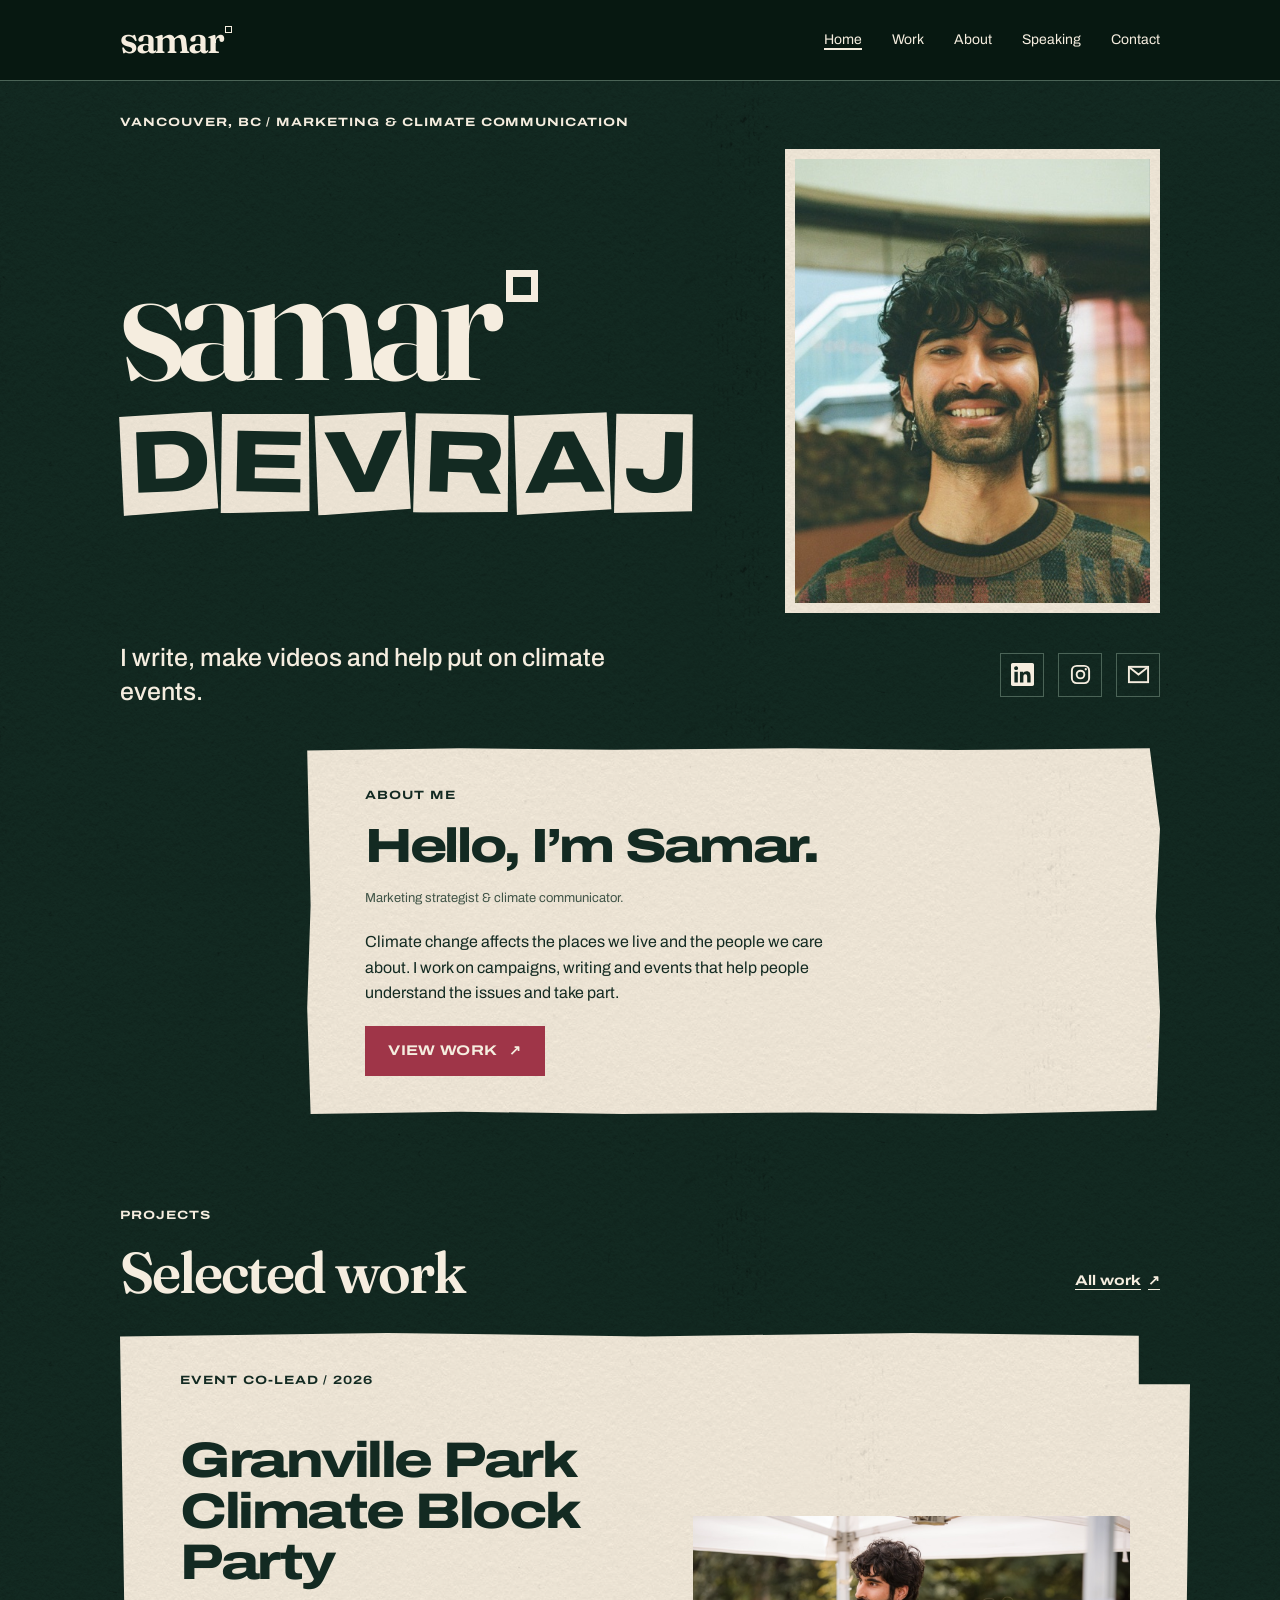
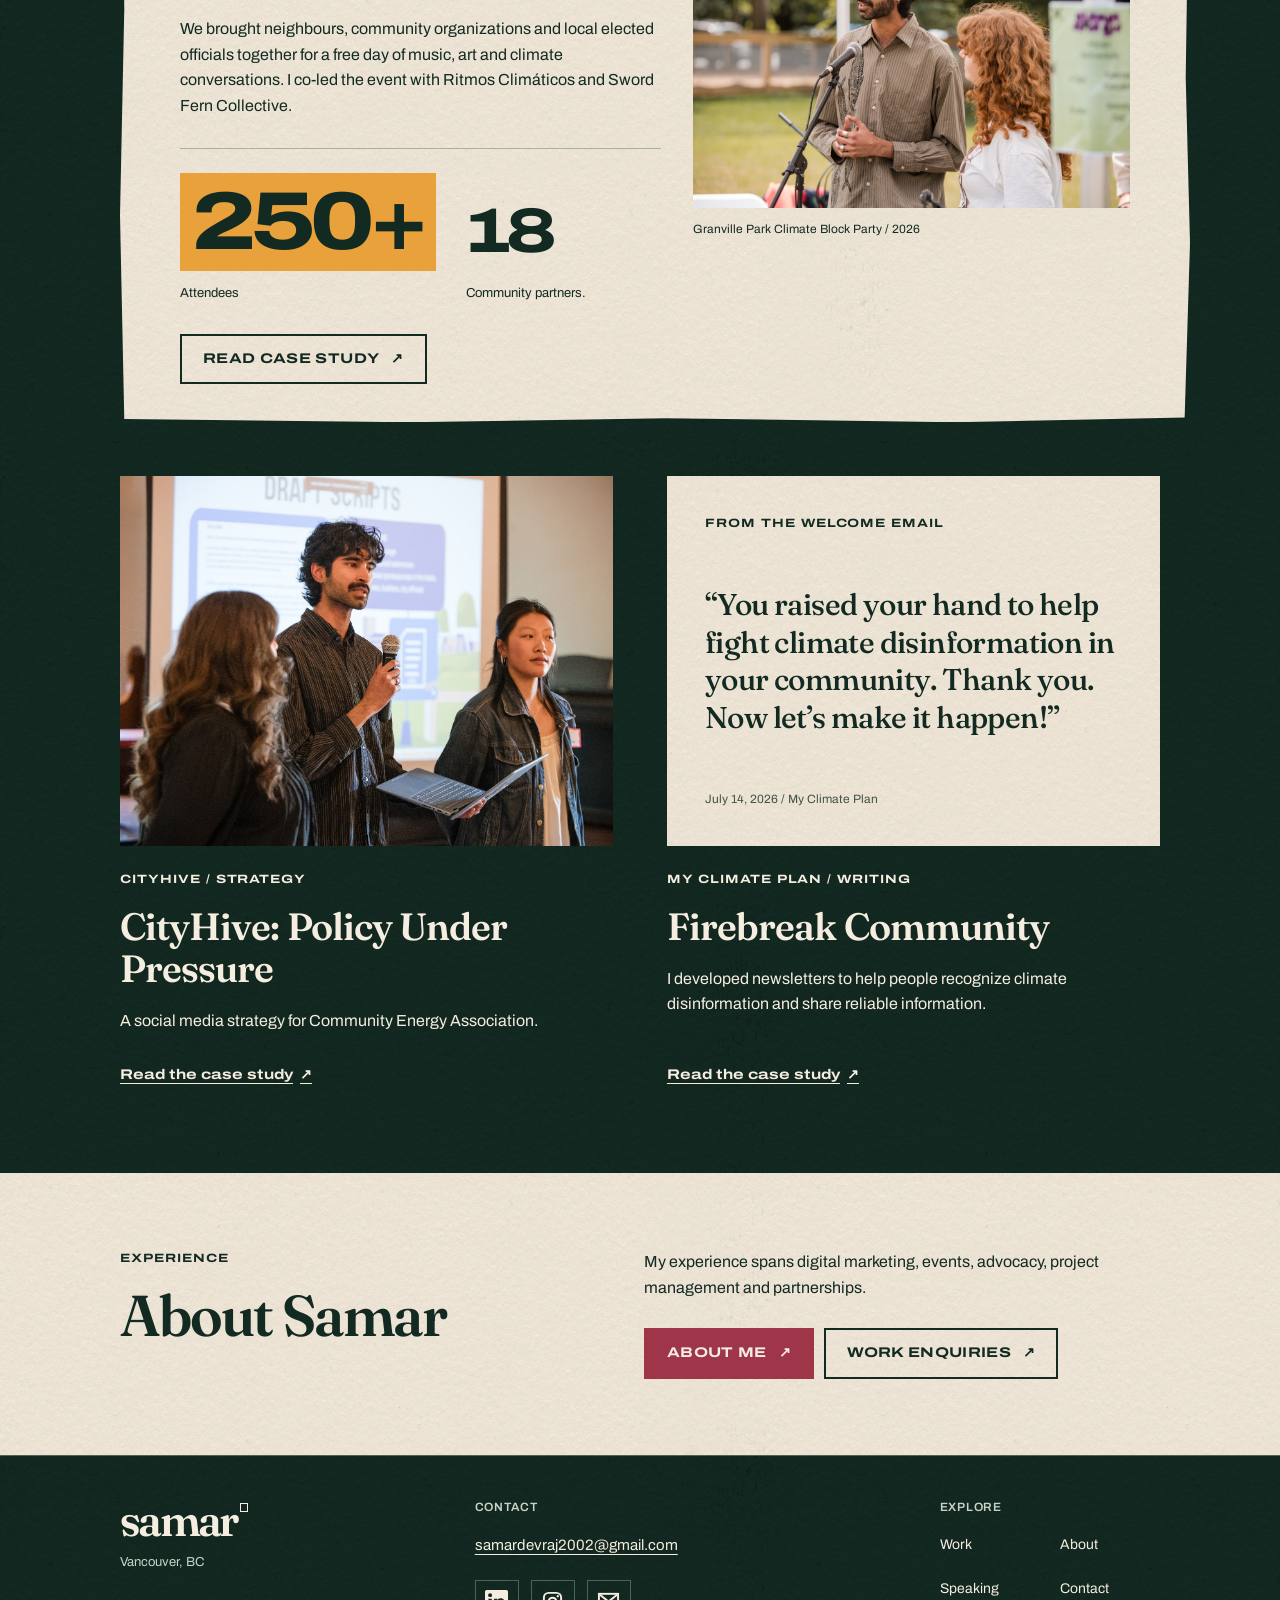
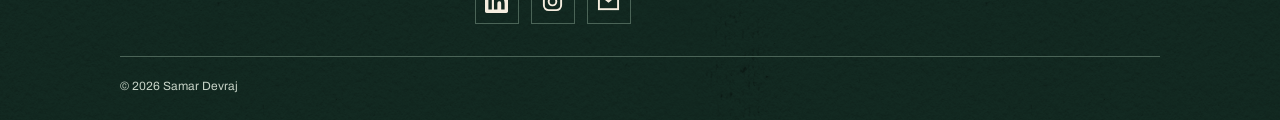
==== commit 36ebf69f: "fix(home): balance the hero across screen sizes Signed-off-by: Theodore Siemens-Rhodes <theodore.sie" ====
--- a/index.html
+++ b/index.html
@@ -1,7 +1,7 @@
 <!DOCTYPE html>
 
 <html lang="en"><head><meta charset="utf-8"/><meta content="width=device-width,initial-scale=1" name="viewport"/><meta content="#132A22" name="theme-color"/><title>Marketing strategist &amp; climate communicator — Samar Devraj</title><meta content="Samar Devraj is a Vancouver-based marketing strategist and climate communicator working across campaigns, writing, events and strategy." name="description"/><meta content="website" property="og:type"/><meta content="Marketing strategist &amp; climate communicator — Samar Devraj" property="og:title"/><meta content="Samar Devraj is a Vancouver-based marketing strategist and climate communicator working across campaigns, writing, events and strategy." property="og:description"/><link href="assets/favicon.svg" rel="icon" type="image/svg+xml"/><link href="https://fonts.googleapis.com" rel="preconnect"/><link crossorigin="" href="https://fonts.gstatic.com" rel="preconnect"/><link href="https://fonts.googleapis.com/css2?family=Archivo:wdth,wght@100,400;100,500;100,600;125,600;125,700;125,800&amp;family=Fraunces:opsz,wght@9..144,500;9..144,600&amp;display=swap" rel="stylesheet"/><link href="styles.css" rel="stylesheet"/><script defer="" src="script.js"></script></head><body class="page-index"><a class="skip-link" href="#main">Skip to content</a><header class="site-header"><div class="header-inner"><a aria-label="Samar Devraj, home" class="brand" href="index.html">samar<span aria-hidden="true" class="degree"></span></a><button aria-controls="site-nav" aria-expanded="false" class="menu-toggle" type="button">Menu <span aria-hidden="true" class="menu-icon"></span></button><nav aria-label="Main navigation" class="site-nav" id="site-nav"><a aria-current="page" href="index.html">Home</a><a href="work.html">Work</a><a href="about.html">About</a><a href="speaking.html">Speaking</a><a href="contact.html">Contact</a></nav></div></header><main id="main" tabindex="-1">
-<section class="home-hero"><div class="container"><p class="eyebrow">Vancouver, BC / Marketing &amp; climate communication</p><div class="hero-layout"><div class="hero-identity"><h1 aria-label="Samar Devraj" class="wordmark"><span class="first-name">samar<span aria-hidden="true" class="degree"></span></span><span class="surname"><span style="--tilt:-2.2deg">D</span><span style="--tilt:1.2deg">E</span><span style="--tilt:-1.6deg">V</span><span style="--tilt:2.1deg">R</span><span style="--tilt:-1.1deg">A</span><span style="--tilt:1.8deg">J</span></span></h1><div class="hero-bottom"><p class="hero-intro">I write, make videos and help put on climate events.</p><div class="social-links"><a aria-label="LinkedIn" class="social-link" href="https://www.linkedin.com/in/samar-devraj/" rel="noopener" target="_blank" title="LinkedIn"><svg aria-hidden="true" focusable="false" height="24" viewbox="0 0 24 24" width="24"><path d="M20.447 20.452h-3.554v-5.569c0-1.328-.027-3.037-1.852-3.037-1.853 0-2.136 1.445-2.136 2.939v5.667H9.351V9h3.414v1.561h.046c.477-.9 1.637-1.85 3.37-1.85 3.601 0 4.267 2.37 4.267 5.455v6.286zM5.337 7.433c-1.144 0-2.063-.926-2.063-2.065 0-1.138.92-2.063 2.063-2.063 1.14 0 2.064.925 2.064 2.063 0 1.139-.925 2.065-2.064 2.065zm1.782 13.019H3.555V9h3.564v11.452zM22.225 0H1.771C.792 0 0 .774 0 1.729v20.542C0 23.227.792 24 1.771 24h20.451C23.2 24 24 23.227 24 22.271V1.729C24 .774 23.2 0 22.222 0h.003z" fill="currentColor"></path></svg></a><a aria-label="Instagram" class="social-link" href="https://www.instagram.com/hottest.samar.yet/" rel="noopener" target="_blank" title="Instagram"><svg aria-hidden="true" focusable="false" height="24" viewbox="0 0 24 24" width="24"><rect fill="none" height="18" rx="5" stroke="currentColor" stroke-width="2" width="18" x="3" y="3"></rect><circle cx="12" cy="12" fill="none" r="4" stroke="currentColor" stroke-width="2"></circle><circle cx="17.5" cy="6.5" fill="currentColor" r="1.2"></circle></svg></a><a aria-label="Email" class="social-link" href="mailto:samardevraj2002@gmail.com" title="Email"><svg aria-hidden="true" focusable="false" height="24" viewbox="0 0 24 24" width="24"><rect fill="none" height="16" stroke="currentColor" stroke-width="2" width="20" x="2" y="4"></rect><path d="m3 5 9 7 9-7" fill="none" stroke="currentColor" stroke-width="2"></path></svg></a></div></div></div><figure class="hero-photo paper"><img alt="Samar smiling in a patterned sweater" decoding="async" fetchpriority="high" height="1440" sizes="(max-width: 760px) calc(100vw - 44px), (max-width: 1160px) 40vw, 440px" src="assets/samar-portrait.jpg" srcset="assets/samar-portrait-small.jpg 477w, assets/samar-portrait.jpg 954w" width="954"/></figure></div></div></section>
+<section class="home-hero"><div class="container"><p class="eyebrow">Vancouver, BC / Marketing &amp; climate communication</p><div class="hero-layout"><div class="hero-identity"><h1 aria-label="Samar Devraj" class="wordmark"><span class="first-name">samar<span aria-hidden="true" class="degree"></span></span><span class="surname"><span style="--tilt:-2.2deg">D</span><span style="--tilt:1.2deg">E</span><span style="--tilt:-1.6deg">V</span><span style="--tilt:2.1deg">R</span><span style="--tilt:-1.1deg">A</span><span style="--tilt:1.8deg">J</span></span></h1></div><figure class="hero-photo paper"><img alt="Samar smiling in a patterned sweater" decoding="async" fetchpriority="high" height="1440" sizes="(max-width: 520px) calc(100vw - 64px), (max-width: 760px) 34vw, (max-width: 1160px) 30vw, 360px" src="assets/samar-portrait.jpg" srcset="assets/samar-portrait-small.jpg 477w, assets/samar-portrait.jpg 954w" width="954"/></figure></div><div class="hero-bottom hero-summary"><p class="hero-intro">I write, make videos and help put on climate events.</p><div class="social-links"><a aria-label="LinkedIn" class="social-link" href="https://www.linkedin.com/in/samar-devraj/" rel="noopener" target="_blank" title="LinkedIn"><svg aria-hidden="true" focusable="false" height="24" viewbox="0 0 24 24" width="24"><path d="M20.447 20.452h-3.554v-5.569c0-1.328-.027-3.037-1.852-3.037-1.853 0-2.136 1.445-2.136 2.939v5.667H9.351V9h3.414v1.561h.046c.477-.9 1.637-1.85 3.37-1.85 3.601 0 4.267 2.37 4.267 5.455v6.286zM5.337 7.433c-1.144 0-2.063-.926-2.063-2.065 0-1.138.92-2.063 2.063-2.063 1.14 0 2.064.925 2.064 2.063 0 1.139-.925 2.065-2.064 2.065zm1.782 13.019H3.555V9h3.564v11.452zM22.225 0H1.771C.792 0 0 .774 0 1.729v20.542C0 23.227.792 24 1.771 24h20.451C23.2 24 24 23.227 24 22.271V1.729C24 .774 23.2 0 22.222 0h.003z" fill="currentColor"></path></svg></a><a aria-label="Instagram" class="social-link" href="https://www.instagram.com/hottest.samar.yet/" rel="noopener" target="_blank" title="Instagram"><svg aria-hidden="true" focusable="false" height="24" viewbox="0 0 24 24" width="24"><rect fill="none" height="18" rx="5" stroke="currentColor" stroke-width="2" width="18" x="3" y="3"></rect><circle cx="12" cy="12" fill="none" r="4" stroke="currentColor" stroke-width="2"></circle><circle cx="17.5" cy="6.5" fill="currentColor" r="1.2"></circle></svg></a><a aria-label="Email" class="social-link" href="mailto:samardevraj2002@gmail.com" title="Email"><svg aria-hidden="true" focusable="false" height="24" viewbox="0 0 24 24" width="24"><rect fill="none" height="16" stroke="currentColor" stroke-width="2" width="20" x="2" y="4"></rect><path d="m3 5 9 7 9-7" fill="none" stroke="currentColor" stroke-width="2"></path></svg></a></div></div></div></section>
 <section class="positioning-section"><div class="container"><div class="positioning-sheet paper paper-piece"><p class="eyebrow">About me</p><h2 class="wide-title">Hello, I’m Samar.</h2><p class="quiet positioning-role">Marketing strategist &amp; climate communicator.</p><p>Climate change affects the places we live and the people we care about. I work on campaigns, writing and events that help people understand the issues and take part.</p><a class="button" href="work.html">View work <span aria-hidden="true">↗</span></a></div></div></section>
 <section class="section"><div class="container"><div class="section-heading"><div><p class="eyebrow">Projects</p><h2 class="section-title">Selected work</h2></div><a class="text-link" href="work.html">All work <span aria-hidden="true">↗</span></a></div>
 <article class="invitation paper open-corner paper-piece"><div class="invitation-copy"><div class="invitation-mast"><p class="eyebrow">Event co-lead / 2026</p></div><h3 class="invitation-title">Granville Park<br/>Climate Block Party</h3><p>We brought neighbours, community organizations and local elected officials together for a free day of music, art and climate conversations. I co-led the event with Ritmos Climáticos and Sword Fern Collective.</p><div class="result-row"><div><strong class="result">250+</strong><span>Attendees</span></div><div><strong class="partner-result">18</strong><span>Community partners.</span></div></div><a class="button secondary" href="work/block-party.html">Read case study <span aria-hidden="true">↗</span></a></div><figure class="featured-artifact event-photo"><img alt="Samar at a microphone beside a collaborator under a canopy at the Climate Block Party" decoding="async" height="934" loading="lazy" src="assets/block-party-microphone.jpg" width="1400"/><figcaption>Granville Park Climate Block Party / 2026</figcaption></figure></article>
--- a/styles.css
+++ b/styles.css
@@ -62,21 +62,21 @@
 .button:disabled { opacity: .65; cursor: wait; }
 .text-link { min-height: 44px; display: inline-flex; align-items: center; gap: 7px; font: 700 14px/1.4 var(--sans); font-stretch: 125%; }
 .evidence-links { display: flex; flex-wrap: wrap; gap: 6px 22px; margin: 12px 0 10px; }
-.home-hero { padding: 42px 0 54px; }
+.home-hero { padding: 32px 0 40px; }
 .wordmark { line-height: 1; margin: 32px 0; }
 .first-name { display: block; font: 600 clamp(90px, 19vw, 220px)/.83 var(--serif); letter-spacing: -.055em; }
 .surname { display: flex; gap: .045em; width: fit-content; font: 800 clamp(35px, 10vw, 116px)/1 var(--sans); font-stretch: 125%; letter-spacing: -.055em; margin-top: 24px; }
 .surname > span { display: block; padding: .07em .11em .08em; background: var(--bone) url("assets/paper.jpg"); background-size: 500px; background-blend-mode: multiply; color: var(--deep); transform: rotate(var(--tilt)); clip-path: polygon(1% 2%, 97% 0, 100% 96%, 2% 100%); }
 .hero-bottom { display: grid; grid-template-columns: 1fr 1fr; gap: 50px; align-items: end; }
 .professional-role { font: 500 clamp(20px, 2.5vw, 27px)/1.3 var(--sans); margin-bottom: 0; }
-.hero-layout { display: grid; grid-template-columns: minmax(0, 1.1fr) minmax(0, .9fr); align-items: center; gap: clamp(28px, 4vw, 48px); }
+.hero-layout { display: grid; grid-template-columns: minmax(0, 1.25fr) minmax(0, .75fr); align-items: center; gap: 40px; }
 .hero-identity { min-width: 0; }
-.hero-identity .wordmark { margin: 0 0 32px; }
-.hero-identity .first-name { font-size: clamp(90px, 13vw, 160px); }
-.hero-identity .surname { font-size: clamp(35px, 6.4vw, 76px); margin-top: 24px; }
-.hero-identity .hero-bottom { display: grid; grid-template-columns: minmax(0, 1fr) auto; align-items: center; gap: 22px; }
-.hero-intro { font: 500 clamp(20px, 2.3vw, 25px)/1.35 var(--sans); margin-bottom: 0; }
-.hero-identity .social-links { flex-wrap: nowrap; }
+.hero-identity .wordmark { margin: 0; }
+.hero-identity .first-name { font-size: clamp(90px, 15vw, 170px); }
+.hero-identity .surname { font-size: clamp(35px, 7.7vw, 88px); margin-top: 24px; }
+.hero-bottom.hero-summary { display: grid; grid-template-columns: minmax(0, 1fr) auto; align-items: center; gap: 24px; margin-top: 28px; }
+.hero-intro { max-width: 40ch; font: 500 clamp(20px, 2.3vw, 25px)/1.35 var(--sans); margin-bottom: 0; }
+.hero-summary .social-links { flex-wrap: nowrap; }
 .positioning-sheet .positioning-role { margin-top: -8px; }
 .hero-photo { padding: 10px; }
 .hero-photo img { width: 100%; aspect-ratio: 4/5; object-fit: cover; object-position: 50% 45%; }
@@ -91,20 +91,22 @@
 .block-party-photo { margin-top: 32px; }
 .block-party-photo img { width: 100%; aspect-ratio: 3/2; object-fit: cover; }
 @media (max-width: 760px) {
-  .hero-layout, .speaking-layout { grid-template-columns: 1fr; gap: 28px; }
-  .hero-identity .first-name { font-size: clamp(90px, 23vw, 160px); }
-  .hero-identity .surname { font-size: clamp(35px, 10vw, 76px); margin-top: 18px; }
-  .hero-identity .wordmark { margin-bottom: 24px; }
-  .hero-identity .hero-bottom { gap: 18px; }
-  .hero-photo { max-width: 460px; width: 100%; }
-  .hero-photo img { aspect-ratio: 1/1; object-position: 50% 35%; }
+  .hero-layout { grid-template-columns: minmax(0, 1.15fr) minmax(0, .85fr); gap: 26px; }
+  .speaking-layout { grid-template-columns: 1fr; gap: 28px; }
+  .hero-identity .first-name { font-size: clamp(75px, 15vw, 110px); }
+  .hero-identity .surname { font-size: clamp(32px, 7.1vw, 52px); margin-top: 18px; }
+  .hero-photo { width: 100%; }
   .invitation:has(.event-photo) { grid-template-columns: 1fr; }
   .invitation .event-photo { width: 100%; margin: 0; }
   .speaking-intro .page-title { font-size: clamp(30px, 7.5vw, 56px); }
   .speaking-photo { width: 100%; max-width: 600px; }
 }
 @media (max-width: 520px) {
-  .hero-identity .hero-bottom { grid-template-columns: 1fr; }
+  .hero-layout { grid-template-columns: 1fr; gap: 16px; }
+  .hero-identity .first-name { font-size: clamp(72px, 21vw, 100px); }
+  .hero-identity .surname { font-size: clamp(31px, 9.1vw, 42px); margin-top: 14px; }
+  .hero-photo img { aspect-ratio: 6/5; object-position: 50% 35%; }
+  .hero-bottom.hero-summary { grid-template-columns: 1fr; gap: 18px; margin-top: 20px; }
 }
 .personal-line { font: 500 clamp(21px, 2.7vw, 31px)/1.18 var(--serif); border-left: 3px solid var(--bone); padding-left: 22px; margin-bottom: 0; }
 .positioning-section { padding: 0 0 16px; }
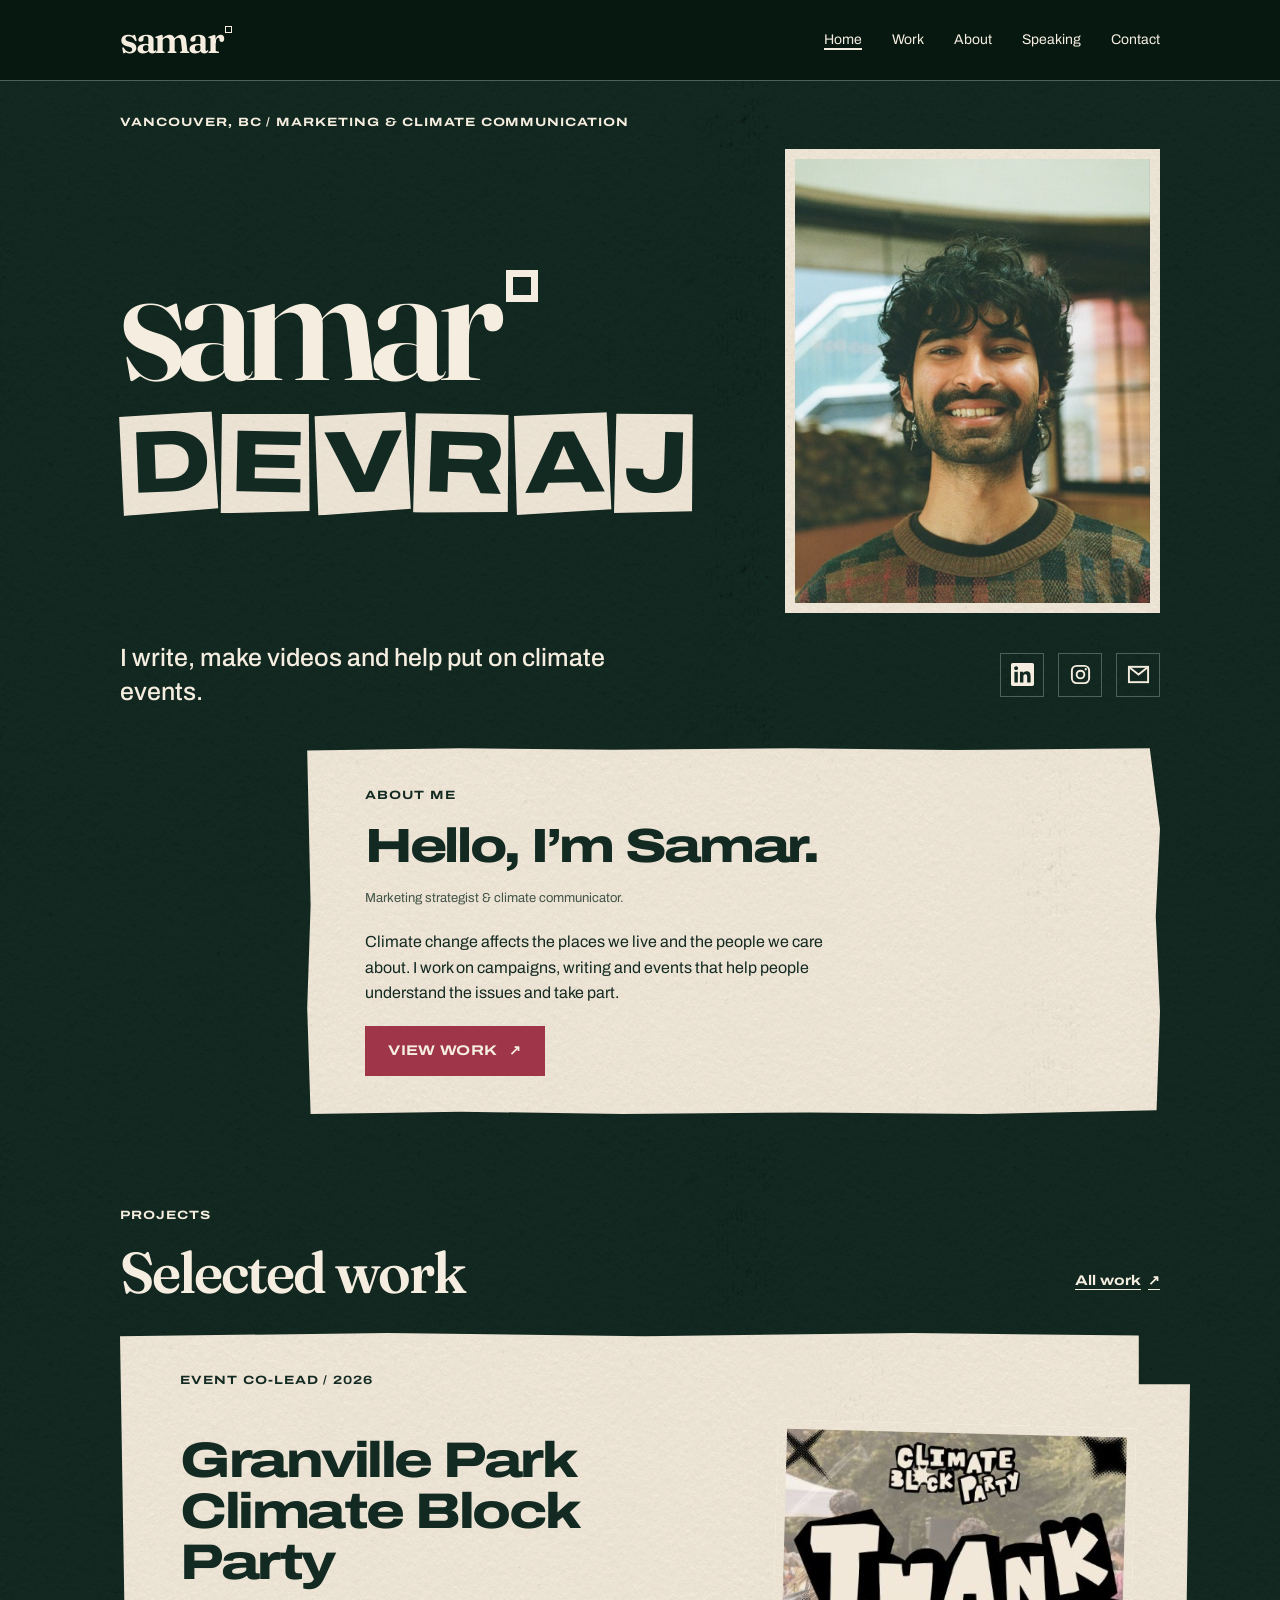
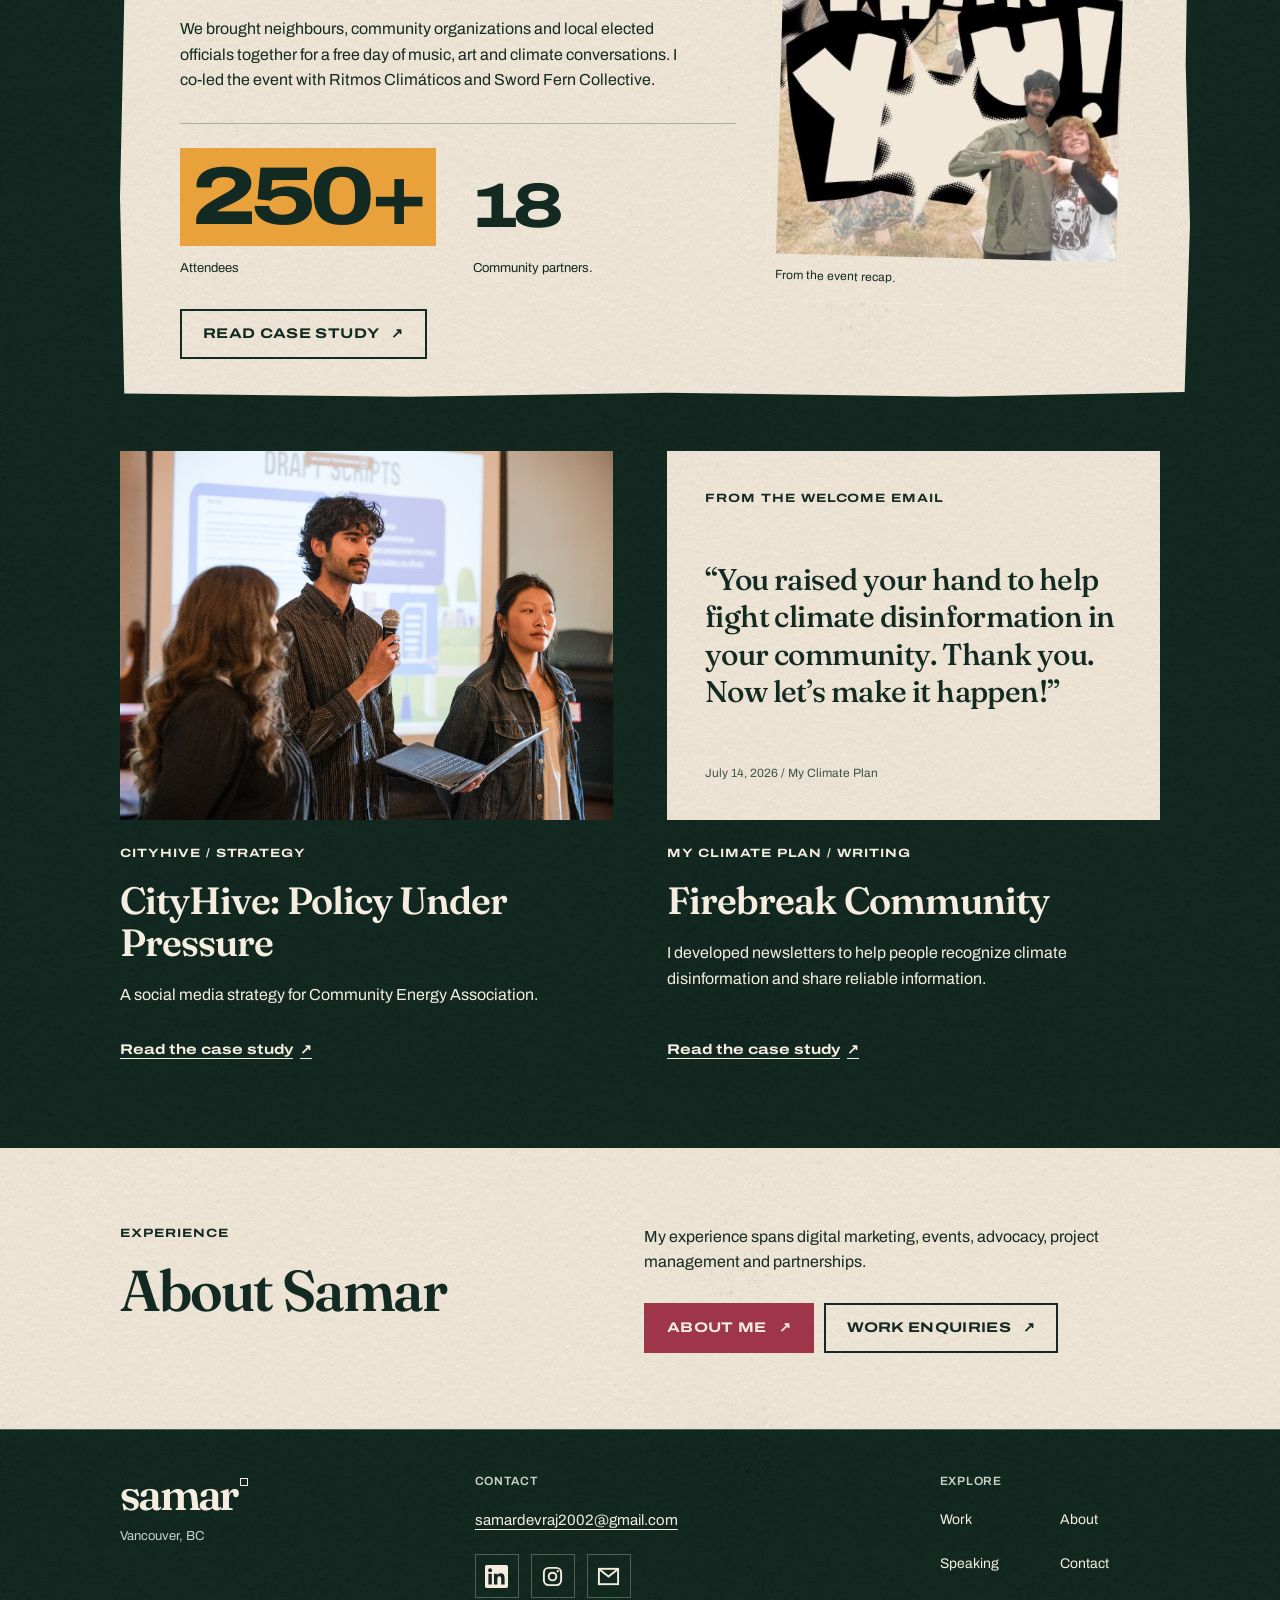
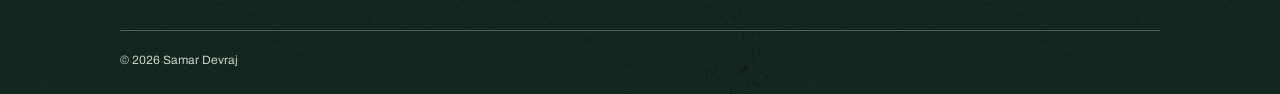
==== commit f26e643f: "fix(events): restore Home recap and move photo into article Signed-off-by: Theodore Siemens-Rhodes <" ====
--- a/index.html
+++ b/index.html
@@ -4,7 +4,7 @@
 <section class="home-hero"><div class="container"><p class="eyebrow">Vancouver, BC / Marketing &amp; climate communication</p><div class="hero-layout"><div class="hero-identity"><h1 aria-label="Samar Devraj" class="wordmark"><span class="first-name">samar<span aria-hidden="true" class="degree"></span></span><span class="surname"><span style="--tilt:-2.2deg">D</span><span style="--tilt:1.2deg">E</span><span style="--tilt:-1.6deg">V</span><span style="--tilt:2.1deg">R</span><span style="--tilt:-1.1deg">A</span><span style="--tilt:1.8deg">J</span></span></h1></div><figure class="hero-photo paper"><img alt="Samar smiling in a patterned sweater" decoding="async" fetchpriority="high" height="1440" sizes="(max-width: 520px) calc(100vw - 64px), (max-width: 760px) 34vw, (max-width: 1160px) 30vw, 360px" src="assets/samar-portrait.jpg" srcset="assets/samar-portrait-small.jpg 477w, assets/samar-portrait.jpg 954w" width="954"/></figure></div><div class="hero-bottom hero-summary"><p class="hero-intro">I write, make videos and help put on climate events.</p><div class="social-links"><a aria-label="LinkedIn" class="social-link" href="https://www.linkedin.com/in/samar-devraj/" rel="noopener" target="_blank" title="LinkedIn"><svg aria-hidden="true" focusable="false" height="24" viewbox="0 0 24 24" width="24"><path d="M20.447 20.452h-3.554v-5.569c0-1.328-.027-3.037-1.852-3.037-1.853 0-2.136 1.445-2.136 2.939v5.667H9.351V9h3.414v1.561h.046c.477-.9 1.637-1.85 3.37-1.85 3.601 0 4.267 2.37 4.267 5.455v6.286zM5.337 7.433c-1.144 0-2.063-.926-2.063-2.065 0-1.138.92-2.063 2.063-2.063 1.14 0 2.064.925 2.064 2.063 0 1.139-.925 2.065-2.064 2.065zm1.782 13.019H3.555V9h3.564v11.452zM22.225 0H1.771C.792 0 0 .774 0 1.729v20.542C0 23.227.792 24 1.771 24h20.451C23.2 24 24 23.227 24 22.271V1.729C24 .774 23.2 0 22.222 0h.003z" fill="currentColor"></path></svg></a><a aria-label="Instagram" class="social-link" href="https://www.instagram.com/hottest.samar.yet/" rel="noopener" target="_blank" title="Instagram"><svg aria-hidden="true" focusable="false" height="24" viewbox="0 0 24 24" width="24"><rect fill="none" height="18" rx="5" stroke="currentColor" stroke-width="2" width="18" x="3" y="3"></rect><circle cx="12" cy="12" fill="none" r="4" stroke="currentColor" stroke-width="2"></circle><circle cx="17.5" cy="6.5" fill="currentColor" r="1.2"></circle></svg></a><a aria-label="Email" class="social-link" href="mailto:samardevraj2002@gmail.com" title="Email"><svg aria-hidden="true" focusable="false" height="24" viewbox="0 0 24 24" width="24"><rect fill="none" height="16" stroke="currentColor" stroke-width="2" width="20" x="2" y="4"></rect><path d="m3 5 9 7 9-7" fill="none" stroke="currentColor" stroke-width="2"></path></svg></a></div></div></div></section>
 <section class="positioning-section"><div class="container"><div class="positioning-sheet paper paper-piece"><p class="eyebrow">About me</p><h2 class="wide-title">Hello, I’m Samar.</h2><p class="quiet positioning-role">Marketing strategist &amp; climate communicator.</p><p>Climate change affects the places we live and the people we care about. I work on campaigns, writing and events that help people understand the issues and take part.</p><a class="button" href="work.html">View work <span aria-hidden="true">↗</span></a></div></div></section>
 <section class="section"><div class="container"><div class="section-heading"><div><p class="eyebrow">Projects</p><h2 class="section-title">Selected work</h2></div><a class="text-link" href="work.html">All work <span aria-hidden="true">↗</span></a></div>
-<article class="invitation paper open-corner paper-piece"><div class="invitation-copy"><div class="invitation-mast"><p class="eyebrow">Event co-lead / 2026</p></div><h3 class="invitation-title">Granville Park<br/>Climate Block Party</h3><p>We brought neighbours, community organizations and local elected officials together for a free day of music, art and climate conversations. I co-led the event with Ritmos Climáticos and Sword Fern Collective.</p><div class="result-row"><div><strong class="result">250+</strong><span>Attendees</span></div><div><strong class="partner-result">18</strong><span>Community partners.</span></div></div><a class="button secondary" href="work/block-party.html">Read case study <span aria-hidden="true">↗</span></a></div><figure class="featured-artifact event-photo"><img alt="Samar at a microphone beside a collaborator under a canopy at the Climate Block Party" decoding="async" height="934" loading="lazy" src="assets/block-party-microphone.jpg" width="1400"/><figcaption>Granville Park Climate Block Party / 2026</figcaption></figure></article>
+<article class="invitation paper open-corner paper-piece"><div class="invitation-copy"><div class="invitation-mast"><p class="eyebrow">Event co-lead / 2026</p></div><h3 class="invitation-title">Granville Park<br/>Climate Block Party</h3><p>We brought neighbours, community organizations and local elected officials together for a free day of music, art and climate conversations. I co-led the event with Ritmos Climáticos and Sword Fern Collective.</p><div class="result-row"><div><strong class="result">250+</strong><span>Attendees</span></div><div><strong class="partner-result">18</strong><span>Community partners.</span></div></div><a class="button secondary" href="work/block-party.html">Read case study <span aria-hidden="true">↗</span></a></div><figure class="featured-artifact"><img alt="The Block Party’s collage thank-you graphic, with photographs of organizers and attendees" height="500" loading="lazy" src="assets/block-party-recap.jpg" width="400"/><figcaption>From the event recap.</figcaption></figure></article>
 <div class="selected-pair"><article class="selected-story"><img alt="Samar presenting a building-policy communications strategy with his CityHive teammates" class="selected-media" height="1067" loading="lazy" src="assets/cityhive.jpg" width="1600"/><p class="eyebrow">CityHive / Strategy</p><h3>CityHive: Policy Under Pressure</h3><p>A social media strategy for Community Energy Association.</p><a class="text-link" href="work/cityhive.html">Read the case study <span aria-hidden="true">↗</span></a></article><article class="selected-story letter-story"><blockquote class="selected-media selected-excerpt"><span class="eyebrow">From the welcome email</span><p>“You raised your hand to help fight climate disinformation in your community. Thank you. Now let’s make it happen!”</p><cite>July 14, 2026 / My Climate Plan</cite></blockquote><p class="eyebrow">My Climate Plan / Writing</p><h3>Firebreak Community</h3><p>I developed newsletters to help people recognize climate disinformation and share reliable information.</p><a class="text-link" href="work/firebreak.html">Read the case study <span aria-hidden="true">↗</span></a></article></div></div></section>
 <section class="section paper"><div class="container about-teaser"><div><p class="eyebrow">Experience</p><h2 class="section-title">About Samar</h2></div><div><p>My experience spans digital marketing, events, advocacy, project management and partnerships.</p><a class="button" href="about.html">About me <span aria-hidden="true">↗</span></a><a class="button secondary" href="contact.html">Work enquiries <span aria-hidden="true">↗</span></a></div></div></section></main><footer class="site-footer">
 <div class="container">
--- a/styles.css
+++ b/styles.css
@@ -80,9 +80,6 @@
 .positioning-sheet .positioning-role { margin-top: -8px; }
 .hero-photo { padding: 10px; }
 .hero-photo img { width: 100%; aspect-ratio: 4/5; object-fit: cover; object-position: 50% 45%; }
-.featured-artifact.event-photo { transform: none; padding: 0; }
-.event-photo img { width: 100%; aspect-ratio: 3/2; object-fit: cover; }
-.invitation:has(.event-photo) { grid-template-columns: minmax(0, 1.1fr) minmax(0, 1fr); gap: 32px; }
 .speaking-layout { display: grid; grid-template-columns: minmax(0, .95fr) minmax(0, 1.05fr); gap: 36px; align-items: center; }
 .speaking-intro .page-title { font-size: clamp(36px, 6vw, 70px); }
 .speaking-photo { padding: 10px 10px 14px; }
@@ -96,8 +93,6 @@
   .hero-identity .first-name { font-size: clamp(75px, 15vw, 110px); }
   .hero-identity .surname { font-size: clamp(32px, 7.1vw, 52px); margin-top: 18px; }
   .hero-photo { width: 100%; }
-  .invitation:has(.event-photo) { grid-template-columns: 1fr; }
-  .invitation .event-photo { width: 100%; margin: 0; }
   .speaking-intro .page-title { font-size: clamp(30px, 7.5vw, 56px); }
   .speaking-photo { width: 100%; max-width: 600px; }
 }
